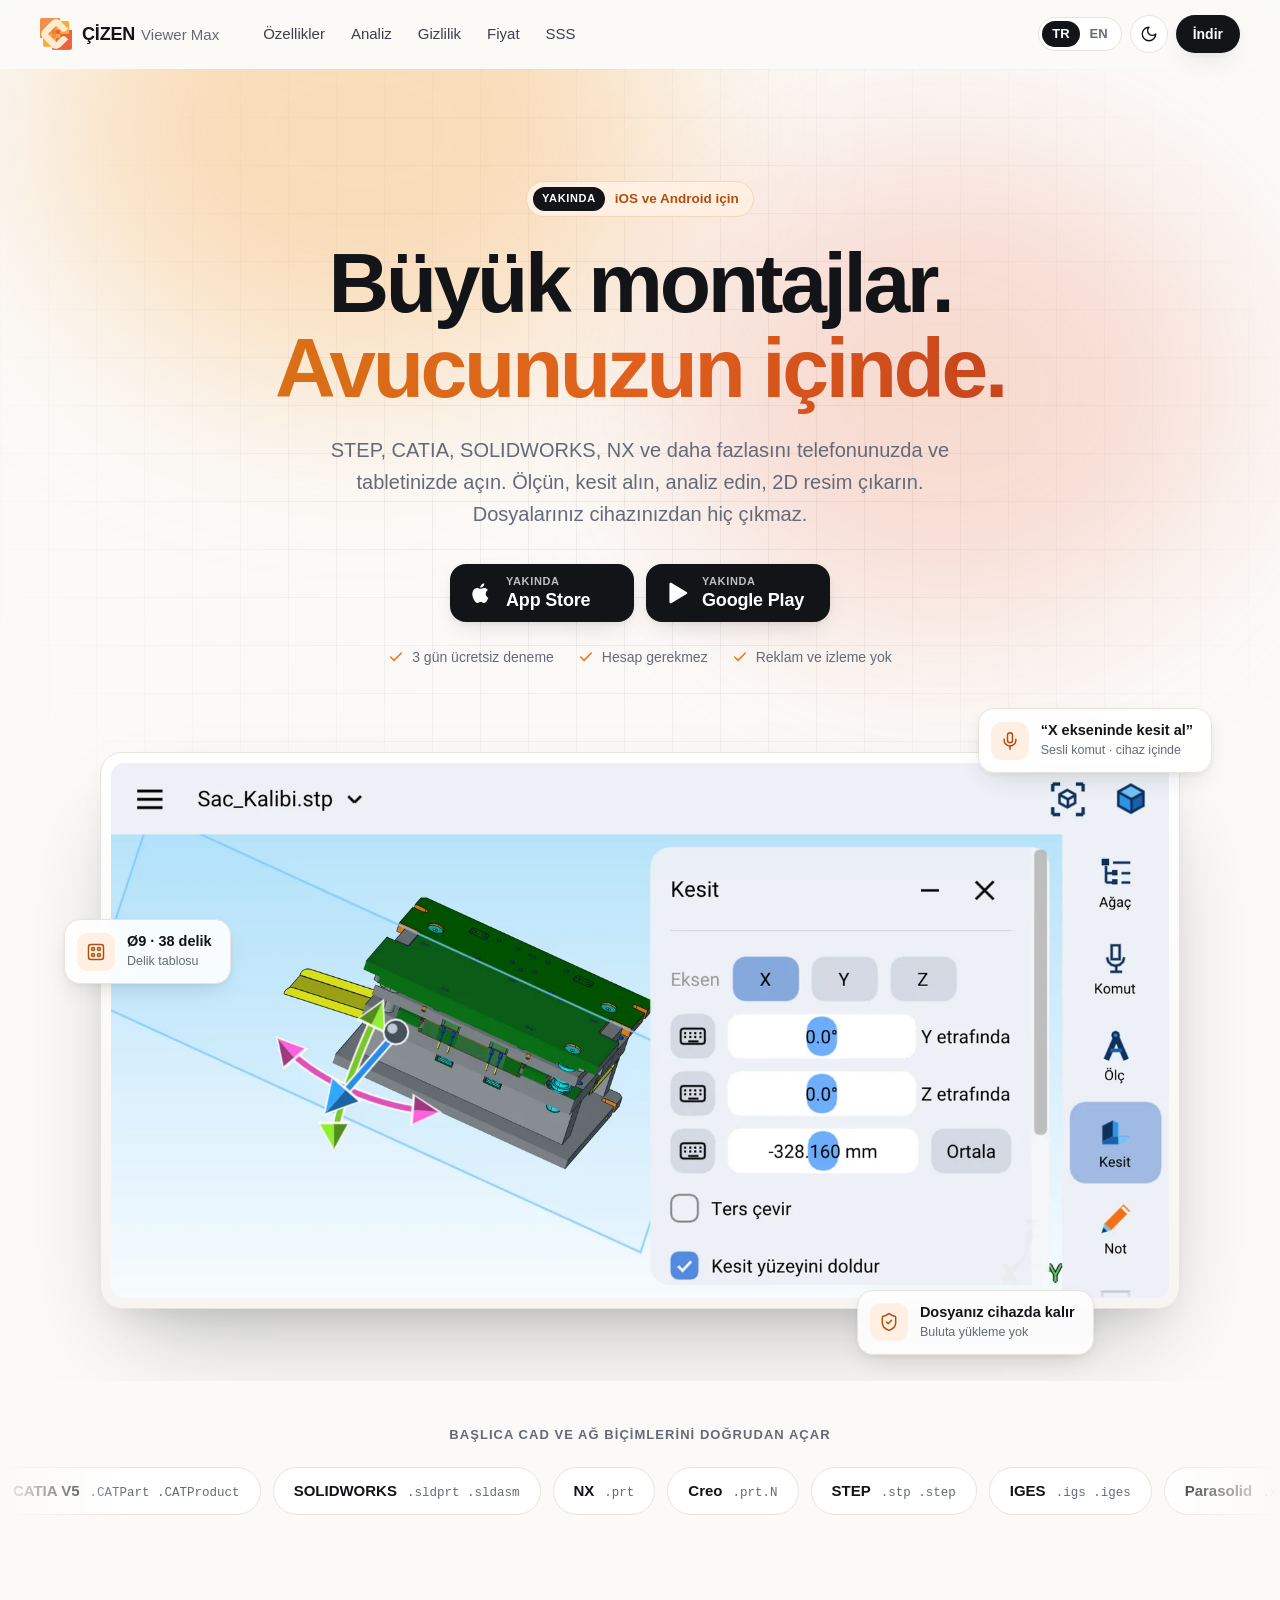
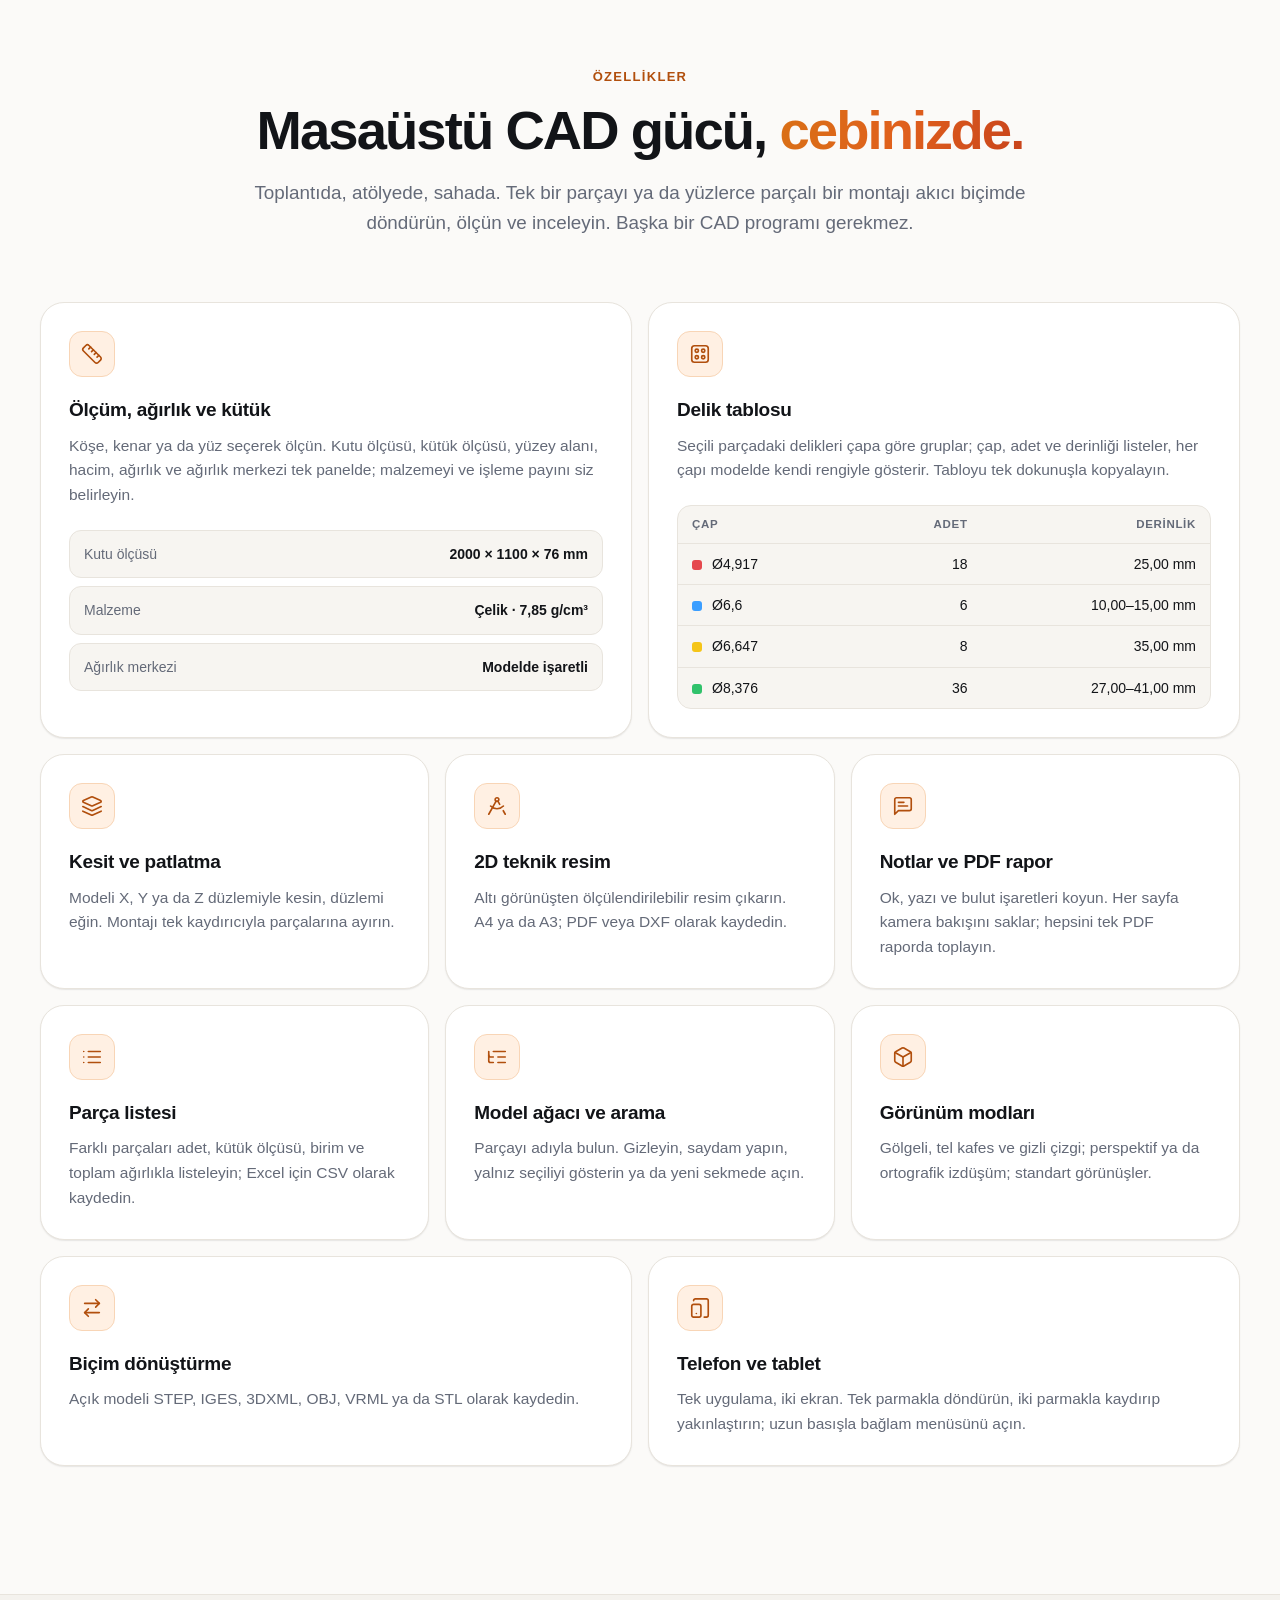
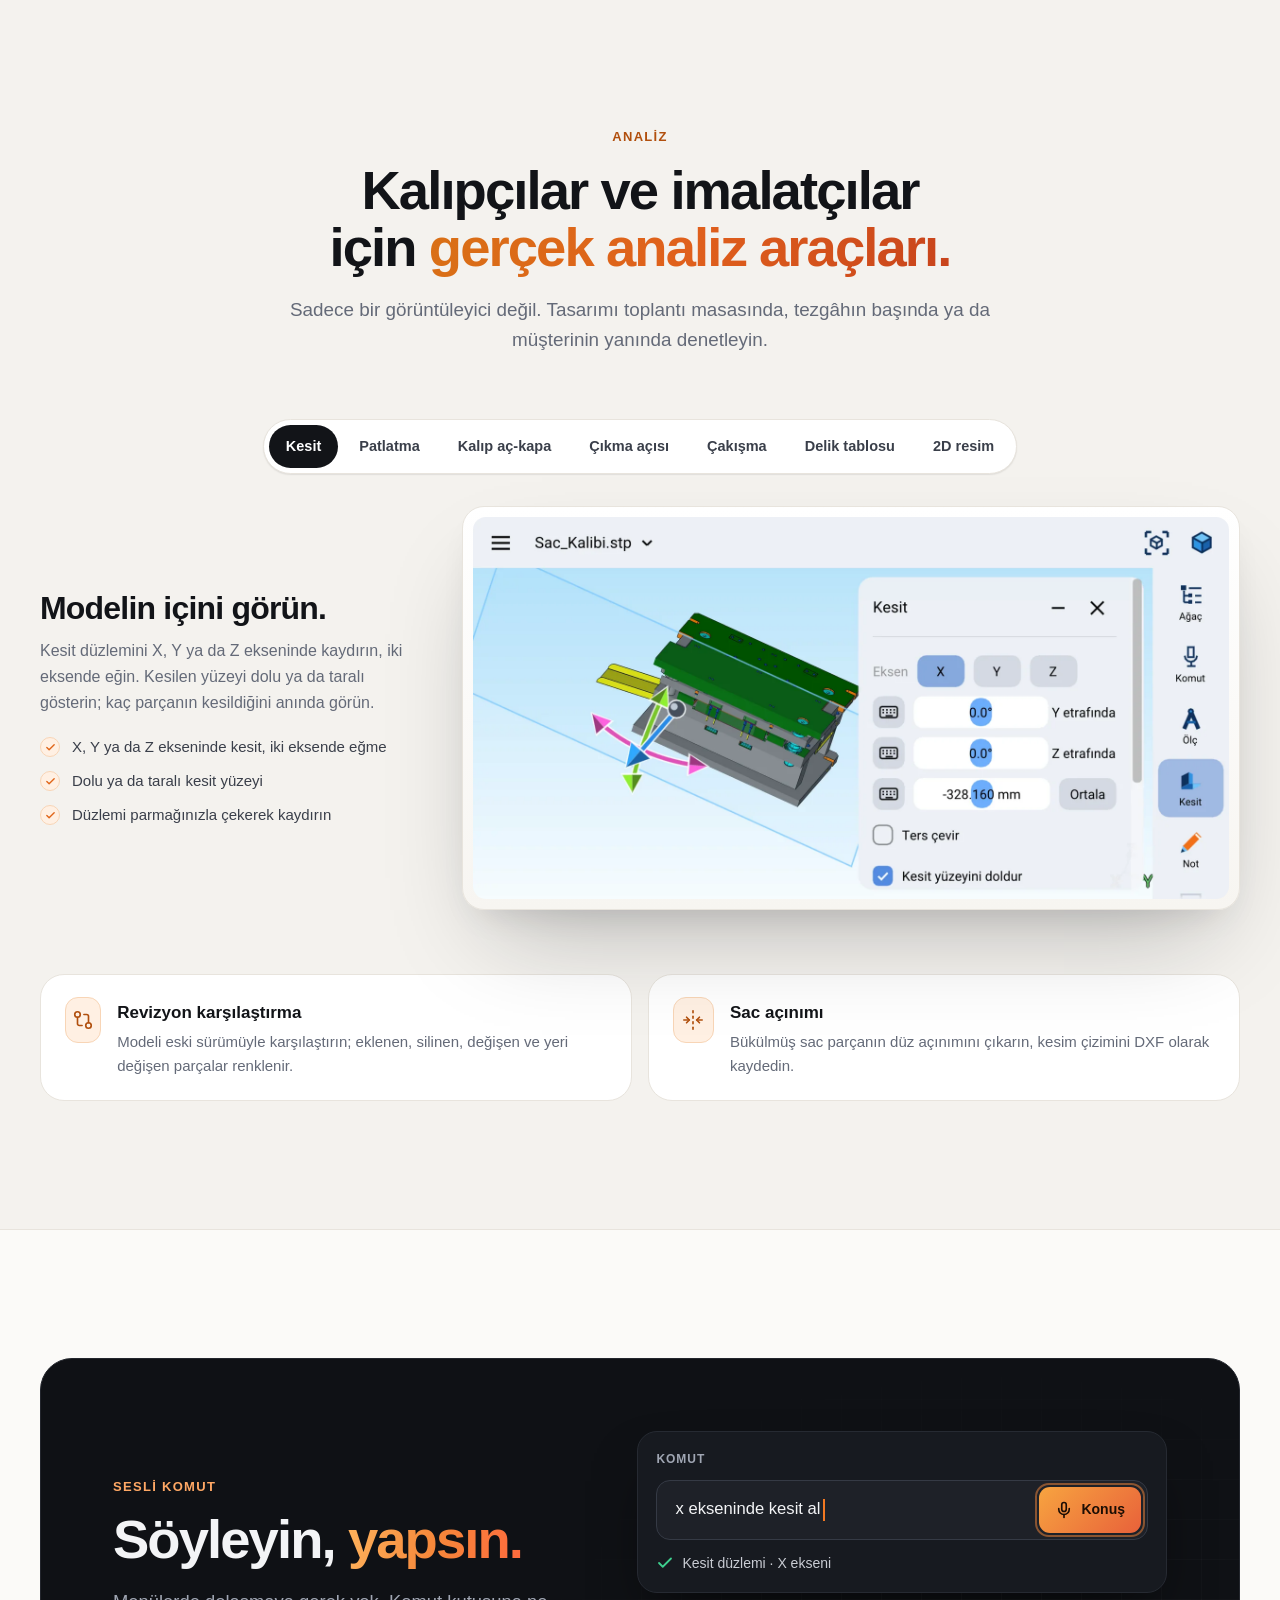
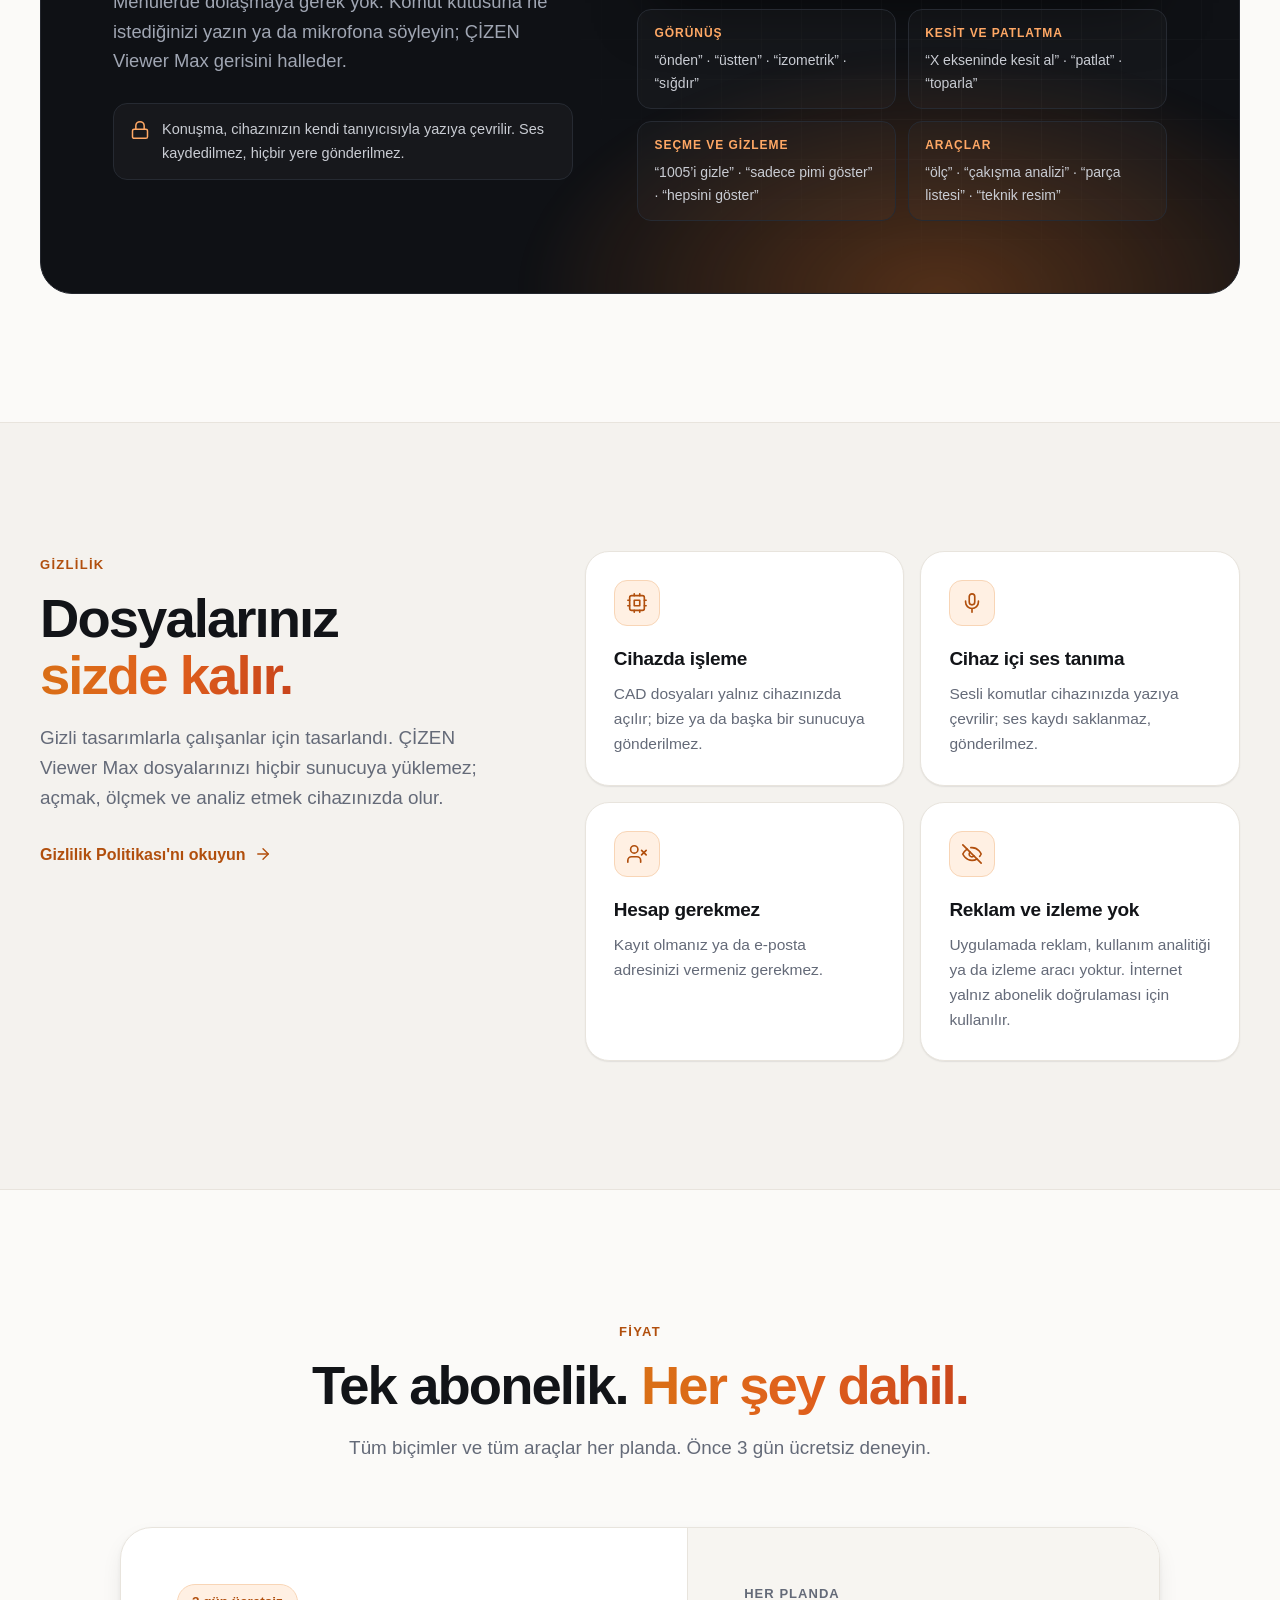
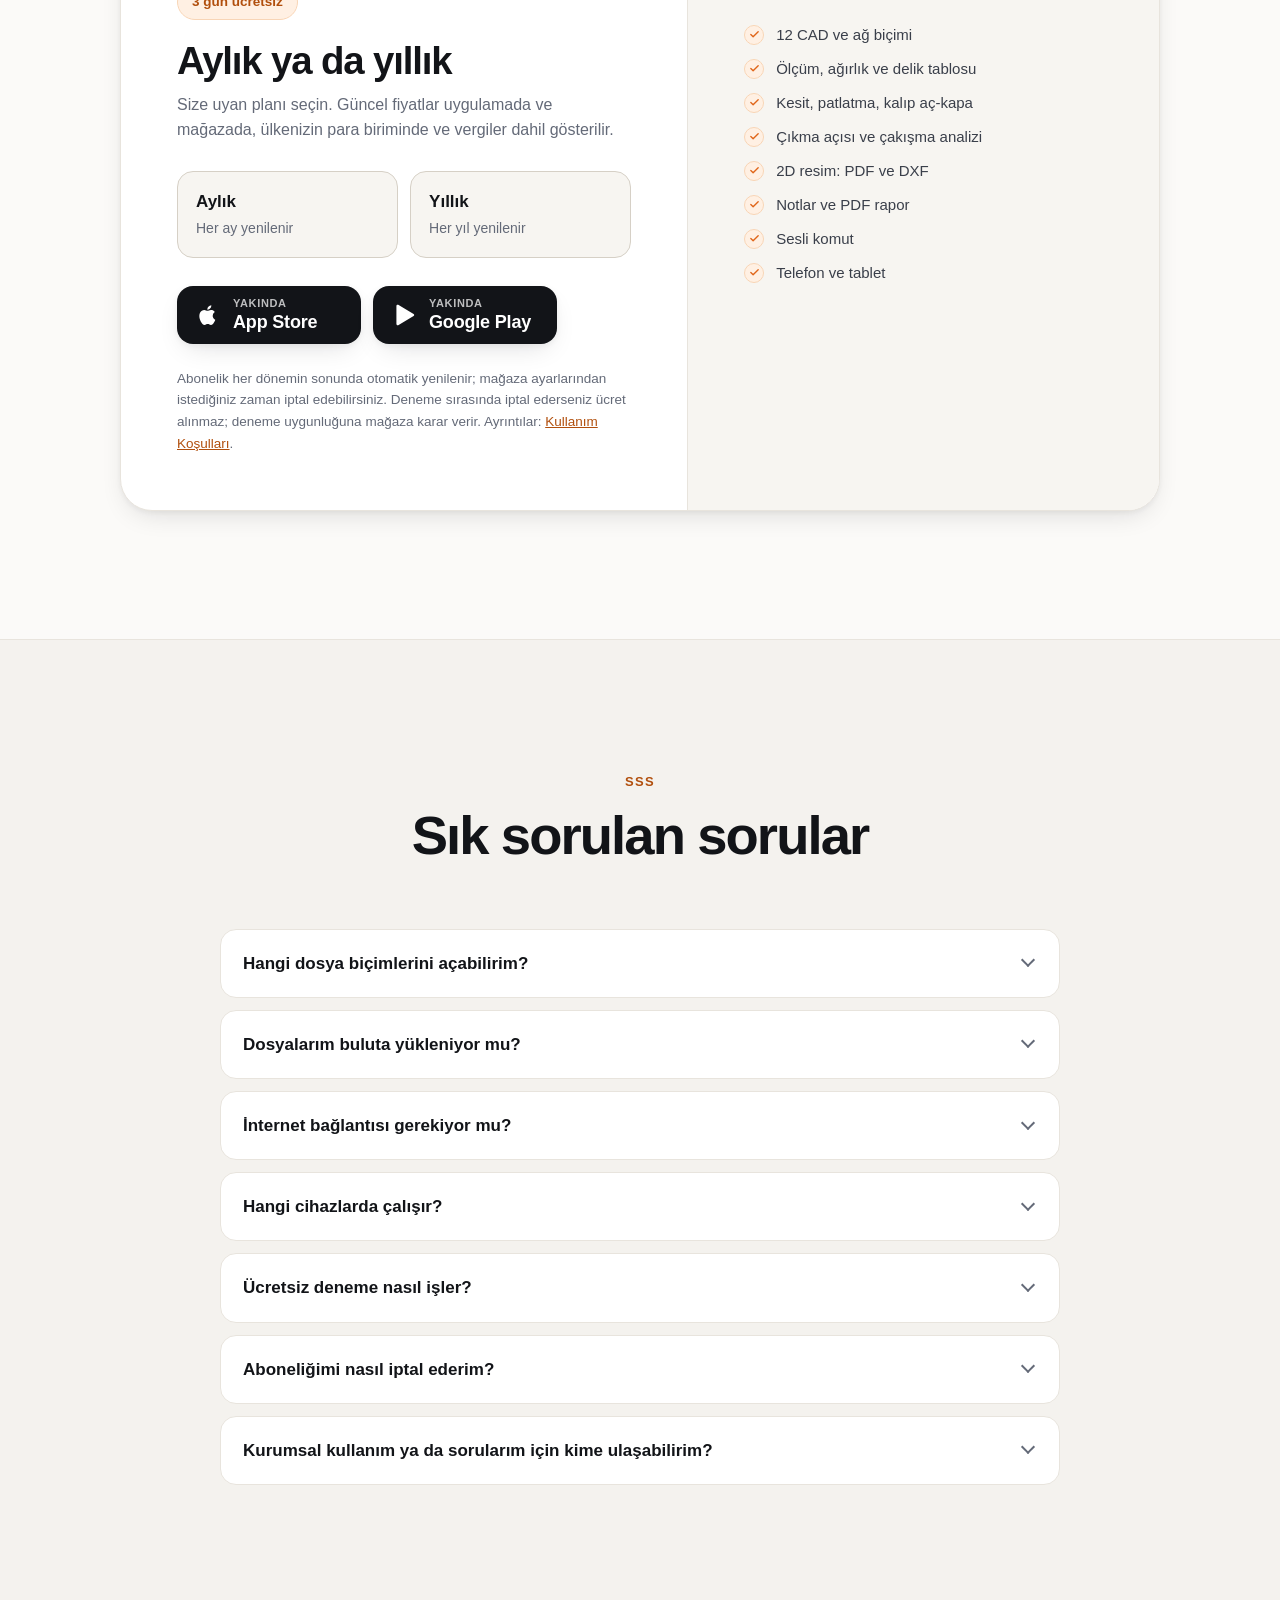
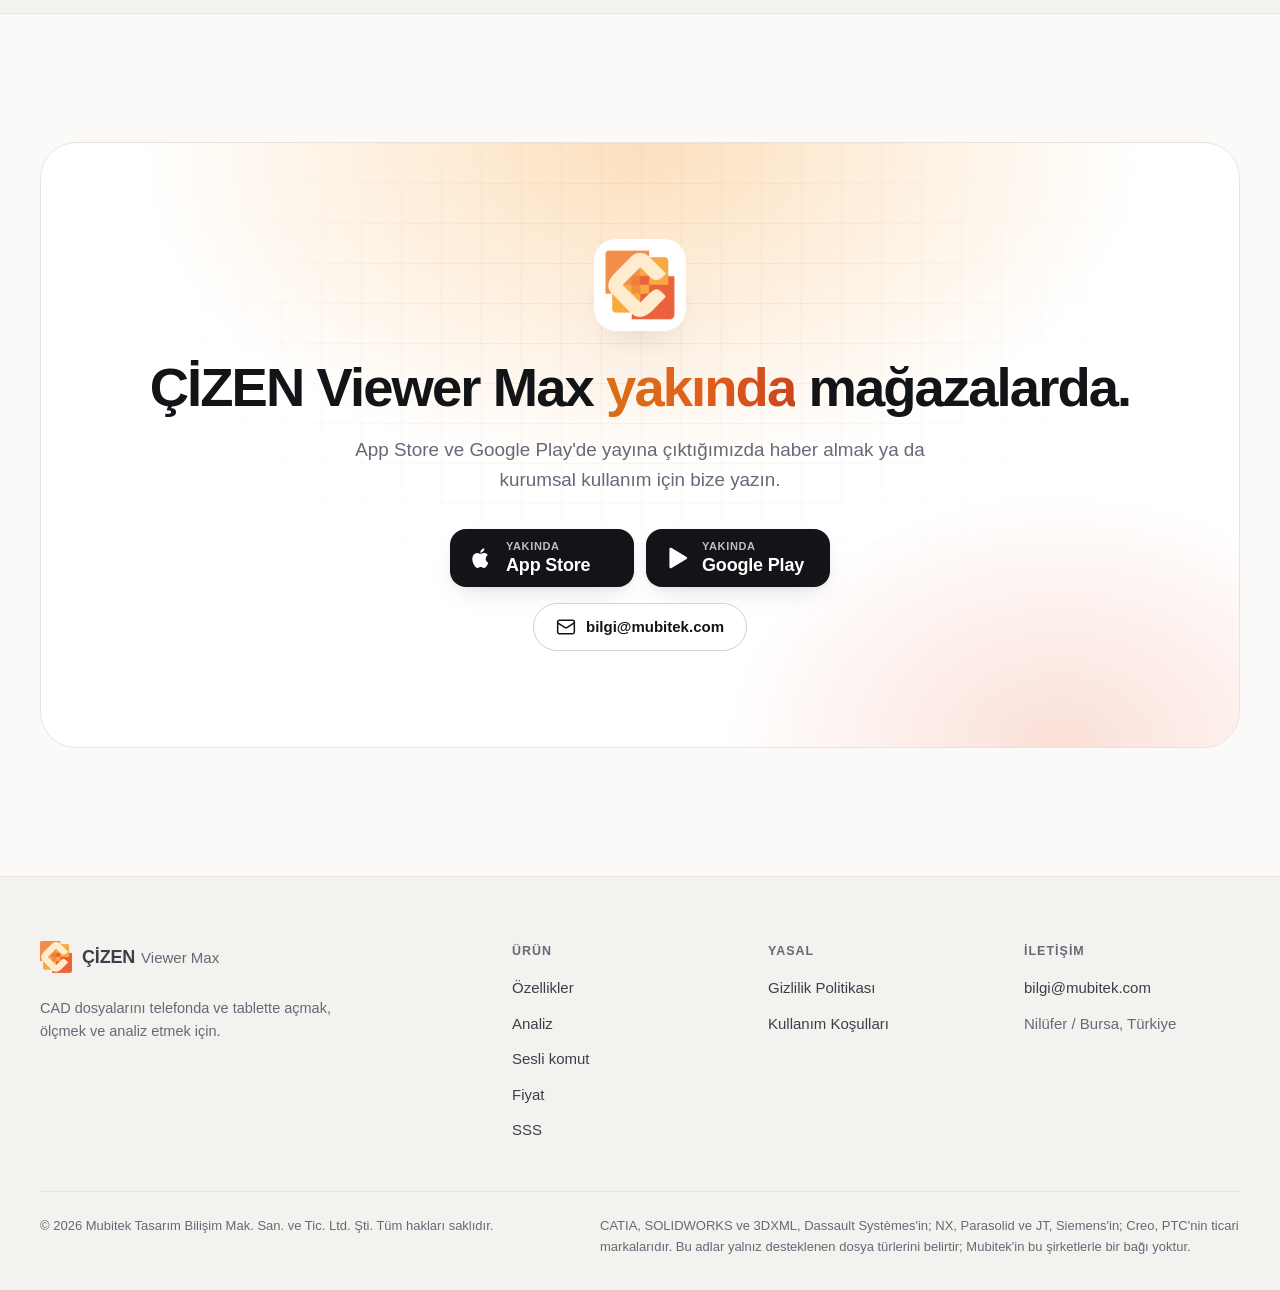
==== index.html @ 4d15fd70 "feat: publish the ÇİZEN Viewer Max website Add the Turkish and English marketing pages, privacy poli" ====
<!doctype html>
<html lang="tr">
<head>
<meta charset="utf-8">
<meta name="viewport" content="width=device-width, initial-scale=1, viewport-fit=cover">
<title>ÇİZEN Viewer Max · CAD dosyalarını telefonda ve tablette açın</title>
<meta name="description" content="STEP, CATIA, SOLIDWORKS, NX, Creo ve daha fazlasını iPhone, iPad ve Android&#x27;de açın. Ölçün, kesit alın, analiz edin, 2D resim çıkarın. Dosyalarınız cihazınızdan çıkmaz.">
<link rel="canonical" href="https://evoksoftwareorganization.github.io/cizenviewer-max-web/">
<link rel="alternate" hreflang="tr" href="https://evoksoftwareorganization.github.io/cizenviewer-max-web/">
<link rel="alternate" hreflang="en" href="https://evoksoftwareorganization.github.io/cizenviewer-max-web/en/">
<link rel="alternate" hreflang="x-default" href="https://evoksoftwareorganization.github.io/cizenviewer-max-web/">
<meta property="og:url" content="https://evoksoftwareorganization.github.io/cizenviewer-max-web/">
<meta name="theme-color" content="#fbfaf8" media="(prefers-color-scheme: light)">
<meta name="theme-color" content="#0a0b0e" media="(prefers-color-scheme: dark)">
<meta property="og:type" content="website">
<meta property="og:site_name" content="ÇİZEN Viewer Max">
<meta property="og:title" content="ÇİZEN Viewer Max · CAD dosyalarını telefonda ve tablette açın">
<meta property="og:description" content="STEP, CATIA, SOLIDWORKS, NX, Creo ve daha fazlasını iPhone, iPad ve Android&#x27;de açın. Ölçün, kesit alın, analiz edin, 2D resim çıkarın. Dosyalarınız cihazınızdan çıkmaz.">
<meta property="og:image" content="https://evoksoftwareorganization.github.io/cizenviewer-max-web/assets/img/og-image.jpg">
<meta property="og:image:width" content="1200">
<meta property="og:image:height" content="628">
<meta property="og:locale" content="tr_TR">
<meta name="twitter:card" content="summary_large_image">
<link rel="icon" type="image/png" sizes="32x32" href="assets/img/favicon-32.png">
<link rel="icon" type="image/png" sizes="64x64" href="assets/img/favicon-64.png">
<link rel="apple-touch-icon" href="assets/img/apple-touch-icon.png">
<link rel="stylesheet" href="assets/style.css?v=20261118-1">
<script>(function(){var d=document.documentElement,t;d.classList.add('js');try{t=localStorage.getItem('cizen-theme')}catch(e){}if(t!=='light'&&t!=='dark'){t=window.matchMedia&&matchMedia('(prefers-color-scheme: dark)').matches?'dark':'light'}d.setAttribute('data-theme',t)})();</script>
<script src="assets/site.js?v=20261118-1" defer></script>
<script type="application/ld+json">{"@context": "https://schema.org", "@type": "SoftwareApplication", "name": "ÇİZEN Viewer Max", "operatingSystem": "iOS, iPadOS, Android", "applicationCategory": "DesignApplication", "description": "STEP, CATIA, SOLIDWORKS, NX, Creo ve daha fazlasını iPhone, iPad ve Android'de açın. Ölçün, kesit alın, analiz edin, 2D resim çıkarın. Dosyalarınız cihazınızdan çıkmaz.", "inLanguage": "tr", "url": "https://evoksoftwareorganization.github.io/cizenviewer-max-web/", "image": "https://evoksoftwareorganization.github.io/cizenviewer-max-web/assets/img/og-image.jpg", "publisher": {"@type": "Organization", "name": "Mubitek Tasarım Bilişim Mak. San. ve Tic. Ltd. Şti.", "email": "bilgi@mubitek.com"}}</script>
</head>
<body>
<a class="skip" href="#main">İçeriğe geç</a>
<header class="nav" data-nav>
  <div class="container nav-inner">
    <a class="brand" href="./" aria-label="ÇİZEN Viewer Max – Ana sayfa">
      <img src="assets/img/mark.png" width="32" height="32" alt="">
      <span class="brand-name">ÇİZEN<span>Viewer Max</span></span>
    </a>
    <nav class="nav-links" id="nav-menu" aria-label="Ana menü">
        <a href="#ozellikler">Özellikler</a>
        <a href="#analiz">Analiz</a>
        <a href="#gizlilik">Gizlilik</a>
        <a href="#fiyat">Fiyat</a>
        <a href="#sss">SSS</a>
    </nav>
    <div class="nav-actions">
      <div class="lang" role="group" aria-label="Dil"><span aria-current="true">TR</span><a href="en/" hreflang="en" lang="en">EN</a></div>
      <button class="icon-btn theme-toggle" type="button" aria-label="Koyu tema" aria-pressed="false" data-theme-toggle><svg class="i i-moon" viewBox="0 0 24 24" aria-hidden="true"><path d="M12 3a6 6 0 0 0 9 9 9 9 0 1 1-9-9Z"/></svg><svg class="i i-sun" viewBox="0 0 24 24" aria-hidden="true"><circle cx="12" cy="12" r="4"/><path d="M12 2v2M12 20v2M4.93 4.93l1.41 1.41M17.66 17.66l1.41 1.41M2 12h2M20 12h2M6.34 17.66l-1.41 1.41M19.07 4.93l-1.41 1.41"/></svg></button>
      <a class="btn btn-sm btn-primary nav-cta" href="#indir">İndir</a>
      <button class="icon-btn menu-toggle" type="button" aria-label="Menü" aria-expanded="false" aria-controls="nav-menu" data-menu-toggle><svg class="i i-menu" viewBox="0 0 24 24" aria-hidden="true"><path d="M4 7h16M4 12h16M4 17h16"/></svg><svg class="i i-close" viewBox="0 0 24 24" aria-hidden="true"><path d="M18 6 6 18M6 6l12 12"/></svg></button>
    </div>
  </div>
</header>

<main id="main">
  <section class="hero">
    <div class="hero-bg" aria-hidden="true"><div class="grid-bg"></div><div class="glow g1"></div><div class="glow g2"></div></div>
    <div class="container">
      <div class="hero-copy">
        <span class="eyebrow"><b>Yakında</b>iOS ve Android için</span>
        <h1>Büyük montajlar.<br><span class="grad">Avucunuzun içinde.</span></h1>
        <p class="lead">STEP, CATIA, SOLIDWORKS, NX ve daha fazlasını telefonunuzda ve tabletinizde açın. Ölçün, kesit alın, analiz edin, 2D resim çıkarın. Dosyalarınız cihazınızdan hiç çıkmaz.</p>
        <div class="store-row">
          <a class="store" data-store="ios"><svg viewBox="0 0 24 24" aria-hidden="true"><path d="M16.37 12.62c-.02-2.3 1.88-3.4 1.96-3.46-1.07-1.56-2.73-1.78-3.32-1.8-1.41-.14-2.76.83-3.48.83-.72 0-1.82-.81-3-.79-1.54.02-2.96.9-3.76 2.28-1.6 2.78-.41 6.9 1.15 9.16.76 1.1 1.67 2.34 2.86 2.3 1.15-.05 1.58-.74 2.97-.74 1.38 0 1.77.74 2.98.72 1.23-.02 2.01-1.12 2.76-2.23.87-1.28 1.23-2.52 1.25-2.58-.03-.01-2.4-.92-2.42-3.66zM14.1 5.86c.63-.77 1.06-1.83.94-2.89-.91.04-2.01.61-2.66 1.37-.58.67-1.1 1.76-.96 2.8 1.01.08 2.05-.51 2.68-1.28z"/></svg><span class="store-text"><small><span class="s-soon">Yakında</span><span class="s-live">İndirin</span></small><strong>App Store</strong></span></a>
          <a class="store" data-store="android"><svg viewBox="0 0 24 24" aria-hidden="true"><path d="M5 3.6v16.8a1.1 1.1 0 0 0 1.66.95l14.2-8.4a1.1 1.1 0 0 0 0-1.9L6.66 2.65A1.1 1.1 0 0 0 5 3.6Z"/></svg><span class="store-text"><small><span class="s-soon">Yakında</span><span class="s-live">İndirin</span></small><strong>Google Play</strong></span></a>
        </div>
        <ul class="hero-points">
          <li><svg class="i" viewBox="0 0 24 24" aria-hidden="true"><path d="M20 6 9 17l-5-5"/></svg>3 gün ücretsiz deneme</li>
          <li><svg class="i" viewBox="0 0 24 24" aria-hidden="true"><path d="M20 6 9 17l-5-5"/></svg>Hesap gerekmez</li>
          <li><svg class="i" viewBox="0 0 24 24" aria-hidden="true"><path d="M20 6 9 17l-5-5"/></svg>Reklam ve izleme yok</li>
        </ul>
      </div>
      <div class="hero-visual">
        <figure class="shot-frame">
          <img class="shot-light" src="assets/img/screens/kesit.webp" srcset="assets/img/screens/kesit-960.webp 960w, assets/img/screens/kesit.webp 1600w" sizes="(max-width: 1100px) 100vw, 1080px" width="1600" height="808" alt="ÇİZEN Viewer Max&#x27;ta X ekseninde kesit alınmış bir kalıp montajı" fetchpriority="high">
          <img class="shot-dark" src="assets/img/screens/tema-koyu.webp" srcset="assets/img/screens/tema-koyu-960.webp 960w, assets/img/screens/tema-koyu.webp 1600w" sizes="(max-width: 1100px) 100vw, 1080px" width="1600" height="808" alt="ÇİZEN Viewer Max&#x27;ta koyu temada açılmış bir kalıp montajı" fetchpriority="high">
        </figure>
        <div class="float f1" aria-hidden="true"><span class="ic"><svg class="i" viewBox="0 0 24 24" aria-hidden="true"><rect x="3" y="3" width="18" height="18" rx="3"/><circle cx="8.5" cy="8.5" r="1.8"/><circle cx="15.5" cy="8.5" r="1.8"/><circle cx="8.5" cy="15.5" r="1.8"/><circle cx="15.5" cy="15.5" r="1.8"/></svg></span><span><strong>Ø9 · 38 delik</strong><small>Delik tablosu</small></span></div>
        <div class="float f2" aria-hidden="true"><span class="ic"><svg class="i" viewBox="0 0 24 24" aria-hidden="true"><rect x="9" y="2" width="6" height="12" rx="3"/><path d="M19 10v1a7 7 0 0 1-14 0v-1"/><path d="M12 18v4"/></svg></span><span><strong>“X ekseninde kesit al”</strong><small>Sesli komut · cihaz içinde</small></span></div>
        <div class="float f3" aria-hidden="true"><span class="ic"><svg class="i" viewBox="0 0 24 24" aria-hidden="true"><path d="M20 13c0 5-3.5 7.5-7.66 8.95a1 1 0 0 1-.67-.01C7.5 20.5 4 18 4 13V6a1 1 0 0 1 1-1c2 0 4.5-1.2 6.24-2.72a1.17 1.17 0 0 1 1.52 0C14.51 3.81 17 5 19 5a1 1 0 0 1 1 1z"/><path d="m9 12 2 2 4-4"/></svg></span><span><strong>Dosyanız cihazda kalır</strong><small>Buluta yükleme yok</small></span></div>
      </div>
    </div>
  </section>

  <section class="formats" aria-label="Başlıca CAD ve ağ biçimlerini doğrudan açar">
    <p class="formats-label">Başlıca CAD ve ağ biçimlerini doğrudan açar</p>
    <div class="marquee"><ul class="marquee-track"><li class="fmt"><b>CATIA V5</b><code>.CATPart .CATProduct</code></li><li class="fmt"><b>SOLIDWORKS</b><code>.sldprt .sldasm</code></li><li class="fmt"><b>NX</b><code>.prt</code></li><li class="fmt"><b>Creo</b><code>.prt.N</code></li><li class="fmt"><b>STEP</b><code>.stp .step</code></li><li class="fmt"><b>IGES</b><code>.igs .iges</code></li><li class="fmt"><b>Parasolid</b><code>.x_t</code></li><li class="fmt"><b>JT</b><code>.jt</code></li><li class="fmt"><b>3DXML</b><code>.3dxml</code></li><li class="fmt"><b>STL</b><code>.stl</code></li><li class="fmt"><b>OBJ</b><code>.obj</code></li><li class="fmt"><b>VRML</b><code>.wrl</code></li><li class="fmt" aria-hidden="true"><b>CATIA V5</b><code>.CATPart .CATProduct</code></li><li class="fmt" aria-hidden="true"><b>SOLIDWORKS</b><code>.sldprt .sldasm</code></li><li class="fmt" aria-hidden="true"><b>NX</b><code>.prt</code></li><li class="fmt" aria-hidden="true"><b>Creo</b><code>.prt.N</code></li><li class="fmt" aria-hidden="true"><b>STEP</b><code>.stp .step</code></li><li class="fmt" aria-hidden="true"><b>IGES</b><code>.igs .iges</code></li><li class="fmt" aria-hidden="true"><b>Parasolid</b><code>.x_t</code></li><li class="fmt" aria-hidden="true"><b>JT</b><code>.jt</code></li><li class="fmt" aria-hidden="true"><b>3DXML</b><code>.3dxml</code></li><li class="fmt" aria-hidden="true"><b>STL</b><code>.stl</code></li><li class="fmt" aria-hidden="true"><b>OBJ</b><code>.obj</code></li><li class="fmt" aria-hidden="true"><b>VRML</b><code>.wrl</code></li></ul></div>
  </section>

  <section class="section" id="ozellikler">
    <div class="container">
      <div class="section-head reveal">
        <span class="kicker">Özellikler</span>
        <h2>Masaüstü CAD gücü, <span class="grad">cebinizde.</span></h2>
        <p>Toplantıda, atölyede, sahada. Tek bir parçayı ya da yüzlerce parçalı bir montajı akıcı biçimde döndürün, ölçün ve inceleyin. Başka bir CAD programı gerekmez.</p>
      </div>
      <div class="bento">
        <article class="card span-3 span-wide reveal"><span class="ic-tile"><svg class="i" viewBox="0 0 24 24" aria-hidden="true"><path d="M21.3 15.3a2.4 2.4 0 0 1 0 3.4l-2.6 2.6a2.4 2.4 0 0 1-3.4 0L2.7 8.7a2.41 2.41 0 0 1 0-3.4l2.6-2.6a2.41 2.41 0 0 1 3.4 0Z"/><path d="m14.5 12.5 2-2"/><path d="m11.5 9.5 2-2"/><path d="m8.5 6.5 2-2"/><path d="m17.5 15.5 2-2"/></svg></span><h3>Ölçüm, ağırlık ve kütük</h3><p>Köşe, kenar ya da yüz seçerek ölçün. Kutu ölçüsü, kütük ölçüsü, yüzey alanı, hacim, ağırlık ve ağırlık merkezi tek panelde; malzemeyi ve işleme payını siz belirleyin.</p><div class="readout" aria-hidden="true"><div><span>Kutu ölçüsü</span><b>2000 × 1100 × 76 mm</b></div><div><span>Malzeme</span><b>Çelik · 7,85 g/cm³</b></div><div><span>Ağırlık merkezi</span><b>Modelde işaretli</b></div></div></article>
        <article class="card span-3 span-wide reveal" style="--d:80ms"><span class="ic-tile"><svg class="i" viewBox="0 0 24 24" aria-hidden="true"><rect x="3" y="3" width="18" height="18" rx="3"/><circle cx="8.5" cy="8.5" r="1.8"/><circle cx="15.5" cy="8.5" r="1.8"/><circle cx="8.5" cy="15.5" r="1.8"/><circle cx="15.5" cy="15.5" r="1.8"/></svg></span><h3>Delik tablosu</h3><p>Seçili parçadaki delikleri çapa göre gruplar; çap, adet ve derinliği listeler, her çapı modelde kendi rengiyle gösterir. Tabloyu tek dokunuşla kopyalayın.</p><div class="mini" aria-hidden="true"><div class="mini-row"><span>Çap</span><span>Adet</span><span>Derinlik</span></div><div class="mini-row"><span><i class="sw" style="background:#e5484d"></i>Ø4,917</span><span>18</span><span>25,00 mm</span></div><div class="mini-row"><span><i class="sw" style="background:#3b9eff"></i>Ø6,6</span><span>6</span><span>10,00–15,00 mm</span></div><div class="mini-row"><span><i class="sw" style="background:#f5c518"></i>Ø6,647</span><span>8</span><span>35,00 mm</span></div><div class="mini-row"><span><i class="sw" style="background:#30c26b"></i>Ø8,376</span><span>36</span><span>27,00–41,00 mm</span></div></div></article>
        <article class="card span-2 reveal" style="--d:0ms"><span class="ic-tile"><svg class="i" viewBox="0 0 24 24" aria-hidden="true"><path d="m12.83 2.18a2 2 0 0 0-1.66 0L2.6 6.08a1 1 0 0 0 0 1.83l8.58 3.91a2 2 0 0 0 1.66 0l8.58-3.9a1 1 0 0 0 0-1.83Z"/><path d="m22 17.65-9.17 4.16a2 2 0 0 1-1.66 0L2 17.65"/><path d="m22 12.65-9.17 4.16a2 2 0 0 1-1.66 0L2 12.65"/></svg></span><h3>Kesit ve patlatma</h3><p>Modeli X, Y ya da Z düzlemiyle kesin, düzlemi eğin. Montajı tek kaydırıcıyla parçalarına ayırın.</p></article>
        <article class="card span-2 reveal" style="--d:70ms"><span class="ic-tile"><svg class="i" viewBox="0 0 24 24" aria-hidden="true"><circle cx="12" cy="5" r="2"/><path d="m3 21 8.02-14.26"/><path d="m12.99 6.74 1.93 3.44"/><path d="M19 12c-3.87 4-10.13 4-14 0"/><path d="m21 21-2.16-3.84"/></svg></span><h3>2D teknik resim</h3><p>Altı görünüşten ölçülendirilebilir resim çıkarın. A4 ya da A3; PDF veya DXF olarak kaydedin.</p></article>
        <article class="card span-2 span-wide reveal" style="--d:140ms"><span class="ic-tile"><svg class="i" viewBox="0 0 24 24" aria-hidden="true"><path d="M21 15a2 2 0 0 1-2 2H7l-4 4V5a2 2 0 0 1 2-2h14a2 2 0 0 1 2 2z"/><path d="M13 8H7"/><path d="M17 12H7"/></svg></span><h3>Notlar ve PDF rapor</h3><p>Ok, yazı ve bulut işaretleri koyun. Her sayfa kamera bakışını saklar; hepsini tek PDF raporda toplayın.</p></article>
        <article class="card span-2 reveal" style="--d:0ms"><span class="ic-tile"><svg class="i" viewBox="0 0 24 24" aria-hidden="true"><path d="M8 6h13"/><path d="M8 12h13"/><path d="M8 18h13"/><path d="M3 6h.01"/><path d="M3 12h.01"/><path d="M3 18h.01"/></svg></span><h3>Parça listesi</h3><p>Farklı parçaları adet, kütük ölçüsü, birim ve toplam ağırlıkla listeleyin; Excel için CSV olarak kaydedin.</p></article>
        <article class="card span-2 reveal" style="--d:70ms"><span class="ic-tile"><svg class="i" viewBox="0 0 24 24" aria-hidden="true"><path d="M21 12h-8"/><path d="M21 6H8"/><path d="M21 18h-8"/><path d="M3 6v4c0 1.1.9 2 2 2h3"/><path d="M3 10v6c0 1.1.9 2 2 2h3"/></svg></span><h3>Model ağacı ve arama</h3><p>Parçayı adıyla bulun. Gizleyin, saydam yapın, yalnız seçiliyi gösterin ya da yeni sekmede açın.</p></article>
        <article class="card span-2 span-wide reveal" style="--d:140ms"><span class="ic-tile"><svg class="i" viewBox="0 0 24 24" aria-hidden="true"><path d="M21 8a2 2 0 0 0-1-1.73l-7-4a2 2 0 0 0-2 0l-7 4A2 2 0 0 0 3 8v8a2 2 0 0 0 1 1.73l7 4a2 2 0 0 0 2 0l7-4A2 2 0 0 0 21 16Z"/><path d="m3.3 7 8.7 5 8.7-5"/><path d="M12 22V12"/></svg></span><h3>Görünüm modları</h3><p>Gölgeli, tel kafes ve gizli çizgi; perspektif ya da ortografik izdüşüm; standart görünüşler.</p></article>
        <article class="card span-3 reveal" style="--d:0ms"><span class="ic-tile"><svg class="i" viewBox="0 0 24 24" aria-hidden="true"><path d="m16 3 4 4-4 4"/><path d="M20 7H4"/><path d="m8 21-4-4 4-4"/><path d="M4 17h16"/></svg></span><h3>Biçim dönüştürme</h3><p>Açık modeli STEP, IGES, 3DXML, OBJ, VRML ya da STL olarak kaydedin.</p></article>
        <article class="card span-3 reveal" style="--d:70ms"><span class="ic-tile"><svg class="i" viewBox="0 0 24 24" aria-hidden="true"><rect width="10" height="14" x="3" y="8" rx="2"/><path d="M5 4a2 2 0 0 1 2-2h12a2 2 0 0 1 2 2v16a2 2 0 0 1-2 2h-2.4"/><path d="M8 18h.01"/></svg></span><h3>Telefon ve tablet</h3><p>Tek uygulama, iki ekran. Tek parmakla döndürün, iki parmakla kaydırıp yakınlaştırın; uzun basışla bağlam menüsünü açın.</p></article>
      </div>
    </div>
  </section>

  <section class="section section-alt" id="analiz">
    <div class="container">
      <div class="section-head reveal">
        <span class="kicker">Analiz</span>
        <h2>Kalıpçılar ve imalatçılar için <span class="grad">gerçek analiz araçları.</span></h2>
        <p>Sadece bir görüntüleyici değil. Tasarımı toplantı masasında, tezgâhın başında ya da müşterinin yanında denetleyin.</p>
      </div>
      <div class="showcase reveal" data-tabs>
        <div class="tablist" role="tablist" aria-label="Analiz araçları">
          <button type="button" role="tab" id="tab-kesit" aria-controls="panel-kesit" aria-selected="true">Kesit</button>
          <button type="button" role="tab" id="tab-patlat" aria-controls="panel-patlat" aria-selected="false" tabindex="-1">Patlatma</button>
          <button type="button" role="tab" id="tab-kalip-ac-kapa" aria-controls="panel-kalip-ac-kapa" aria-selected="false" tabindex="-1">Kalıp aç-kapa</button>
          <button type="button" role="tab" id="tab-cikma-acisi" aria-controls="panel-cikma-acisi" aria-selected="false" tabindex="-1">Çıkma açısı</button>
          <button type="button" role="tab" id="tab-cakisma" aria-controls="panel-cakisma" aria-selected="false" tabindex="-1">Çakışma</button>
          <button type="button" role="tab" id="tab-delikler" aria-controls="panel-delikler" aria-selected="false" tabindex="-1">Delik tablosu</button>
          <button type="button" role="tab" id="tab-resim-2d" aria-controls="panel-resim-2d" aria-selected="false" tabindex="-1">2D resim</button>
        </div>
        <div class="tabpanel" role="tabpanel" id="panel-kesit" aria-labelledby="tab-kesit" tabindex="0">
          <div class="tp-copy"><h3>Modelin içini görün.</h3><p>Kesit düzlemini X, Y ya da Z ekseninde kaydırın, iki eksende eğin. Kesilen yüzeyi dolu ya da taralı gösterin; kaç parçanın kesildiğini anında görün.</p><ul class="checks"><li>X, Y ya da Z ekseninde kesit, iki eksende eğme</li><li>Dolu ya da taralı kesit yüzeyi</li><li>Düzlemi parmağınızla çekerek kaydırın</li></ul></div>
          <figure class="shot-frame"><img src="assets/img/screens/kesit.webp" srcset="assets/img/screens/kesit-960.webp 960w, assets/img/screens/kesit.webp 1600w" sizes="(max-width: 1100px) 100vw, 1080px" width="1600" height="808" alt="X ekseninde kesilmiş kalıp montajı ve kesit paneli" loading="lazy" decoding="async"></figure>
        </div>
        <div class="tabpanel" role="tabpanel" id="panel-patlat" aria-labelledby="tab-patlat" tabindex="0">
          <div class="tp-copy"><h3>Montajı parçalarına ayırın.</h3><p>Tek kaydırıcıyla montajı merkezden dışa doğru açın. Patlatılmış görünümde parçaları seçin, inceleyin, ekran görüntüsü alın.</p><ul class="checks"><li>Açılma oranını kaydırıcıyla ayarlayın</li><li>Patlatılmış görünümde parça seçin</li><li>Sıfırla ile parçaları yerine koyun</li></ul></div>
          <figure class="shot-frame"><img src="assets/img/screens/patlat.webp" srcset="assets/img/screens/patlat-960.webp 960w, assets/img/screens/patlat.webp 1600w" sizes="(max-width: 1100px) 100vw, 1080px" width="1600" height="808" alt="Patlatılmış kalıp montajı" loading="lazy" decoding="async"></figure>
        </div>
        <div class="tabpanel" role="tabpanel" id="panel-kalip-ac-kapa" aria-labelledby="tab-kalip-ac-kapa" tabindex="0">
          <div class="tp-copy"><h3>Kalıbın hareketini canlandırın.</h3><p>Hareket edecek parçaları gruplayın, her gruba yön ve strok verin. Oynat ile kalıbı kapalı konumdan açın ve geri kapatın.</p><ul class="checks"><li>Birden çok hareketli grup</li><li>Her grup için yön ve strok</li><li>Birlikte ya da sırayla hareket</li></ul></div>
          <figure class="shot-frame"><img src="assets/img/screens/kalip-ac-kapa.webp" srcset="assets/img/screens/kalip-ac-kapa-960.webp 960w, assets/img/screens/kalip-ac-kapa.webp 1600w" sizes="(max-width: 1100px) 100vw, 1080px" width="1600" height="808" alt="Kalıp aç-kapa ile yukarı çekilmiş üst kalıp grubu" loading="lazy" decoding="async"></figure>
        </div>
        <div class="tabpanel" role="tabpanel" id="panel-cikma-acisi" aria-labelledby="tab-cikma-acisi" tabindex="0">
          <div class="tp-copy"><h3>Parça kalıptan çıkar mı?</h3><p>Çekme yönünü ve en küçük açıyı seçin. Yeşil yeterli, mavi ters yönde yeterli, kırmızı yetersiz ya da dik duvar demektir.</p><ul class="checks"><li>X, Y ya da Z çekme yönü</li><li>En küçük açıyı siz belirleyin</li><li>Renklerle anlaşılır sonuç</li></ul></div>
          <figure class="shot-frame"><img src="assets/img/screens/cikma-acisi.webp" srcset="assets/img/screens/cikma-acisi-960.webp 960w, assets/img/screens/cikma-acisi.webp 1600w" sizes="(max-width: 1100px) 100vw, 1080px" width="1600" height="808" alt="Z yönünde çıkma açısı analizi" loading="lazy" decoding="async"></figure>
        </div>
        <div class="tabpanel" role="tabpanel" id="panel-cakisma" aria-labelledby="tab-cakisma" tabindex="0">
          <div class="tp-copy"><h3>Parçalar birbirine giriyor mu?</h3><p>Görünür parçaları ayarlanabilir toleransla denetleyin. Çakışan parça çiftleri derinlikleriyle listelenir, çakışan bölgeler modelde kırmızıyla çizilir.</p><ul class="checks"><li>Ayarlanabilir tolerans (varsayılan 0,05 mm)</li><li>Büyük montajlarda arka planda çalışır</li><li>Satıra dokununca iki parça seçilir</li></ul></div>
          <figure class="shot-frame"><img src="assets/img/screens/cakisma.webp" srcset="assets/img/screens/cakisma-960.webp 960w, assets/img/screens/cakisma.webp 1600w" sizes="(max-width: 1100px) 100vw, 1080px" width="1600" height="808" alt="Çakışma analizi sonuç listesi" loading="lazy" decoding="async"></figure>
        </div>
        <div class="tabpanel" role="tabpanel" id="panel-delikler" aria-labelledby="tab-delikler" tabindex="0">
          <div class="tp-copy"><h3>Delikleri sayın ve gruplayın.</h3><p>Seçili parçadaki delikler çapa göre gruplanır: çap, adet ve derinlik. Her çap modelde kendi rengiyle görünür.</p><ul class="checks"><li>Çapa göre gruplama</li><li>Adet ve derinlik</li><li>Tabloyu panoya kopyalama</li></ul></div>
          <figure class="shot-frame"><img src="assets/img/screens/delikler.webp" srcset="assets/img/screens/delikler-960.webp 960w, assets/img/screens/delikler.webp 1600w" sizes="(max-width: 1100px) 100vw, 1080px" width="1600" height="808" alt="Üst plakanın delik tablosu" loading="lazy" decoding="async"></figure>
        </div>
        <div class="tabpanel" role="tabpanel" id="panel-resim-2d" aria-labelledby="tab-resim-2d" tabindex="0">
          <div class="tp-copy"><h3>Modelden teknik resme.</h3><p>Ön, arka, sol, sağ, üst ya da alt görünüşten resim çıkarın; mesafe, yatay, dikey ve çap ölçüsü ekleyin.</p><ul class="checks"><li>Altı standart görünüş</li><li>Mesafe, yatay, dikey ve çap ölçüsü</li><li>A4 ya da A3 · PDF ve DXF</li></ul></div>
          <figure class="shot-frame"><img src="assets/img/screens/resim-2d.webp" srcset="assets/img/screens/resim-2d-960.webp 960w, assets/img/screens/resim-2d.webp 1600w" sizes="(max-width: 1100px) 100vw, 1080px" width="1600" height="808" alt="A4 kâğıtta dört görünüşlü 2D resim ve 2D resim paneli" loading="lazy" decoding="async"></figure>
        </div>
      </div>
      <div class="extras">
        <div class="extra reveal"><span class="ic-tile"><svg class="i" viewBox="0 0 24 24" aria-hidden="true"><circle cx="18" cy="18" r="3"/><circle cx="6" cy="6" r="3"/><path d="M13 6h3a2 2 0 0 1 2 2v7"/><path d="M11 18H8a2 2 0 0 1-2-2V9"/></svg></span><div><h3>Revizyon karşılaştırma</h3><p>Modeli eski sürümüyle karşılaştırın; eklenen, silinen, değişen ve yeri değişen parçalar renklenir.</p></div></div>
        <div class="extra reveal"><span class="ic-tile"><svg class="i" viewBox="0 0 24 24" aria-hidden="true"><path d="M2 12h6"/><path d="M22 12h-6"/><path d="M12 2v2"/><path d="M12 8v2"/><path d="M12 14v2"/><path d="M12 20v2"/><path d="m19 9-3 3 3 3"/><path d="m5 15 3-3-3-3"/></svg></span><div><h3>Sac açınımı</h3><p>Bükülmüş sac parçanın düz açınımını çıkarın, kesim çizimini DXF olarak kaydedin.</p></div></div>
      </div>
    </div>
  </section>

  <section class="section" id="sesli-komut">
    <div class="container">
      <div class="voice reveal">
        <div class="voice-copy">
          <span class="kicker">Sesli komut</span>
          <h2>Söyleyin, <span class="grad">yapsın.</span></h2>
          <p>Menülerde dolaşmaya gerek yok. Komut kutusuna ne istediğinizi yazın ya da mikrofona söyleyin; ÇİZEN Viewer Max gerisini halleder.</p>
          <p class="note"><svg class="i" viewBox="0 0 24 24" aria-hidden="true"><rect x="3" y="11" width="18" height="11" rx="2"/><path d="M7 11V7a5 5 0 0 1 10 0v4"/></svg><span>Konuşma, cihazınızın kendi tanıyıcısıyla yazıya çevrilir. Ses kaydedilmez, hiçbir yere gönderilmez.</span></p>
        </div>
        <div class="voice-demo">
          <div class="cmd" aria-hidden="true">
            <div class="cmd-label">Komut</div>
            <div class="cmd-input"><span class="cmd-text" data-typer="[[&quot;x ekseninde kesit al&quot;, &quot;Kesit düzlemi · X ekseni&quot;], [&quot;1005’i saydam yap&quot;, &quot;Saydam · 1005&quot;], [&quot;delikleri göster&quot;, &quot;Delik tablosu açıldı&quot;], [&quot;önden bak&quot;, &quot;Görünüş · Ön&quot;], [&quot;kalıbı aç&quot;, &quot;Kalıp aç-kapa&quot;], [&quot;pimi yeni sekmede aç&quot;, &quot;Yeni sekme · pim&quot;]]">x ekseninde kesit al</span><span class="caret"></span><span class="cmd-mic"><svg class="i" viewBox="0 0 24 24" aria-hidden="true"><rect x="9" y="2" width="6" height="12" rx="3"/><path d="M19 10v1a7 7 0 0 1-14 0v-1"/><path d="M12 18v4"/></svg><span>Konuş</span></span></div>
            <div class="cmd-result is-on" data-typer-result><svg class="i" viewBox="0 0 24 24" aria-hidden="true"><path d="M20 6 9 17l-5-5"/></svg><span>Kesit düzlemi · X ekseni</span></div>
          </div>
          <div class="phrase-groups">
            <div><h3>Görünüş</h3><p>“önden” · “üstten” · “izometrik” · “sığdır”</p></div>
            <div><h3>Kesit ve patlatma</h3><p>“X ekseninde kesit al” · “patlat” · “toparla”</p></div>
            <div><h3>Seçme ve gizleme</h3><p>“1005’i gizle” · “sadece pimi göster” · “hepsini göster”</p></div>
            <div><h3>Araçlar</h3><p>“ölç” · “çakışma analizi” · “parça listesi” · “teknik resim”</p></div>
          </div>
        </div>
      </div>
    </div>
  </section>

  <section class="section section-alt" id="gizlilik">
    <div class="container split">
      <div class="section-head reveal">
        <span class="kicker">Gizlilik</span>
        <h2>Dosyalarınız <span class="grad">sizde kalır.</span></h2>
        <p>Gizli tasarımlarla çalışanlar için tasarlandı. ÇİZEN Viewer Max dosyalarınızı hiçbir sunucuya yüklemez; açmak, ölçmek ve analiz etmek cihazınızda olur.</p>
        <a class="text-link" href="gizlilik/">Gizlilik Politikası'nı okuyun<svg class="i" viewBox="0 0 24 24" aria-hidden="true"><path d="M5 12h14"/><path d="m12 5 7 7-7 7"/></svg></a>
      </div>
      <div class="feature-grid">
          <article class="card reveal" style="--d:0ms"><span class="ic-tile"><svg class="i" viewBox="0 0 24 24" aria-hidden="true"><rect x="4" y="4" width="16" height="16" rx="2"/><rect x="9" y="9" width="6" height="6"/><path d="M15 2v2M15 20v2M2 15h2M2 9h2M20 15h2M20 9h2M9 2v2M9 20v2"/></svg></span><h3>Cihazda işleme</h3><p>CAD dosyaları yalnız cihazınızda açılır; bize ya da başka bir sunucuya gönderilmez.</p></article>
          <article class="card reveal" style="--d:80ms"><span class="ic-tile"><svg class="i" viewBox="0 0 24 24" aria-hidden="true"><rect x="9" y="2" width="6" height="12" rx="3"/><path d="M19 10v1a7 7 0 0 1-14 0v-1"/><path d="M12 18v4"/></svg></span><h3>Cihaz içi ses tanıma</h3><p>Sesli komutlar cihazınızda yazıya çevrilir; ses kaydı saklanmaz, gönderilmez.</p></article>
          <article class="card reveal" style="--d:0ms"><span class="ic-tile"><svg class="i" viewBox="0 0 24 24" aria-hidden="true"><path d="M16 21v-2a4 4 0 0 0-4-4H6a4 4 0 0 0-4 4v2"/><circle cx="9" cy="7" r="4"/><path d="m17 8 5 5"/><path d="m22 8-5 5"/></svg></span><h3>Hesap gerekmez</h3><p>Kayıt olmanız ya da e-posta adresinizi vermeniz gerekmez.</p></article>
          <article class="card reveal" style="--d:80ms"><span class="ic-tile"><svg class="i" viewBox="0 0 24 24" aria-hidden="true"><path d="M10.73 5.08A10.43 10.43 0 0 1 12 5c7 0 10 7 10 7a13.16 13.16 0 0 1-1.67 2.68"/><path d="M6.61 6.61A13.53 13.53 0 0 0 2 12s3 7 10 7a9.74 9.74 0 0 0 5.39-1.61"/><path d="M14.12 14.12a3 3 0 1 1-4.24-4.24"/><path d="m2 2 20 20"/></svg></span><h3>Reklam ve izleme yok</h3><p>Uygulamada reklam, kullanım analitiği ya da izleme aracı yoktur. İnternet yalnız abonelik doğrulaması için kullanılır.</p></article>
      </div>
    </div>
  </section>

  <section class="section" id="fiyat">
    <div class="container">
      <div class="section-head reveal">
        <span class="kicker">Fiyat</span>
        <h2>Tek abonelik. <span class="grad">Her şey dahil.</span></h2>
        <p>Tüm biçimler ve tüm araçlar her planda. Önce 3 gün ücretsiz deneyin.</p>
      </div>
      <div class="pricing reveal">
        <div class="pricing-main">
          <span class="badge">3 gün ücretsiz</span>
          <h3>Aylık ya da yıllık</h3>
          <p>Size uyan planı seçin. Güncel fiyatlar uygulamada ve mağazada, ülkenizin para biriminde ve vergiler dahil gösterilir.</p>
          <div class="plans"><div class="plan"><b>Aylık</b><span>Her ay yenilenir</span></div><div class="plan"><b>Yıllık</b><span>Her yıl yenilenir</span></div></div>
          <div class="store-row">
          <a class="store" data-store="ios"><svg viewBox="0 0 24 24" aria-hidden="true"><path d="M16.37 12.62c-.02-2.3 1.88-3.4 1.96-3.46-1.07-1.56-2.73-1.78-3.32-1.8-1.41-.14-2.76.83-3.48.83-.72 0-1.82-.81-3-.79-1.54.02-2.96.9-3.76 2.28-1.6 2.78-.41 6.9 1.15 9.16.76 1.1 1.67 2.34 2.86 2.3 1.15-.05 1.58-.74 2.97-.74 1.38 0 1.77.74 2.98.72 1.23-.02 2.01-1.12 2.76-2.23.87-1.28 1.23-2.52 1.25-2.58-.03-.01-2.4-.92-2.42-3.66zM14.1 5.86c.63-.77 1.06-1.83.94-2.89-.91.04-2.01.61-2.66 1.37-.58.67-1.1 1.76-.96 2.8 1.01.08 2.05-.51 2.68-1.28z"/></svg><span class="store-text"><small><span class="s-soon">Yakında</span><span class="s-live">İndirin</span></small><strong>App Store</strong></span></a>
          <a class="store" data-store="android"><svg viewBox="0 0 24 24" aria-hidden="true"><path d="M5 3.6v16.8a1.1 1.1 0 0 0 1.66.95l14.2-8.4a1.1 1.1 0 0 0 0-1.9L6.66 2.65A1.1 1.1 0 0 0 5 3.6Z"/></svg><span class="store-text"><small><span class="s-soon">Yakında</span><span class="s-live">İndirin</span></small><strong>Google Play</strong></span></a>
        </div>
          <p class="fine">Abonelik her dönemin sonunda otomatik yenilenir; mağaza ayarlarından istediğiniz zaman iptal edebilirsiniz. Deneme sırasında iptal ederseniz ücret alınmaz; deneme uygunluğuna mağaza karar verir. Ayrıntılar: <a href="kosullar/">Kullanım Koşulları</a>.</p>
        </div>
        <div class="pricing-side">
          <h4>Her planda</h4>
          <ul class="checks"><li>12 CAD ve ağ biçimi</li><li>Ölçüm, ağırlık ve delik tablosu</li><li>Kesit, patlatma, kalıp aç-kapa</li><li>Çıkma açısı ve çakışma analizi</li><li>2D resim: PDF ve DXF</li><li>Notlar ve PDF rapor</li><li>Sesli komut</li><li>Telefon ve tablet</li></ul>
        </div>
      </div>
    </div>
  </section>

  <section class="section section-alt" id="sss">
    <div class="container">
      <div class="section-head reveal">
        <span class="kicker">SSS</span>
        <h2>Sık sorulan sorular</h2>
      </div>
      <div class="faq">
        <details class="reveal"><summary>Hangi dosya biçimlerini açabilirim?</summary><div class="answer"><p>STEP (.stp, .step), IGES (.igs, .iges), Parasolid (.x_t), JT (.jt), 3DXML (.3dxml), SOLIDWORKS (.sldprt, .sldasm), NX (.prt), Creo (.prt.N) ve CATIA V5 (.CATPart, .CATProduct) ile STL, OBJ ve VRML ağ biçimleri. CATIA montajında CATProduct dosyasını parçalarıyla (.CATPart) birlikte seçin.</p></div></details>
        <details class="reveal"><summary>Dosyalarım buluta yükleniyor mu?</summary><div class="answer"><p>Hayır. Dosyalarınız yalnız cihazınızda açılır ve işlenir; bize ya da başka bir sunucuya gönderilmez. Kaydettiğiniz PDF, DXF, CSV ve resim dosyaları da cihazınızda kalır.</p></div></details>
        <details class="reveal"><summary>İnternet bağlantısı gerekiyor mu?</summary><div class="answer"><p>İnternet yalnız aboneliğinizi doğrulamak için kullanılır. Dosyalarınız açılırken ya da incelenirken hiçbir yere gönderilmez.</p></div></details>
        <details class="reveal"><summary>Hangi cihazlarda çalışır?</summary><div class="answer"><p>iPhone ve iPad'de iOS ve iPadOS 17 ve üstünde; Android telefon ve tabletlerde Android 11 ve üstünde çalışır. Android'de 64 bit ve OpenGL ES 3.2 destekli bir cihaz gerekir. Tek uygulama hem telefona hem tablete uyar.</p><p>Sesli komut, cihazın kendi cihaz içi konuşma tanıyıcısını kullanır: Android'de Android 12 ve üstü gerekir; iPhone, iPad ve Android'de cihazın cihaz içi tanımayı desteklemesi gerekir. Desteklemeyen cihazlarda komutu yazarak verebilirsiniz.</p></div></details>
        <details class="reveal"><summary>Ücretsiz deneme nasıl işler?</summary><div class="answer"><p>Uygun kullanıcılara bir kereye mahsus 3 günlük ücretsiz deneme sunulur; uygunluğa mağaza karar verir. Deneme süresinde iptal ederseniz ücret alınmaz, iptal etmezseniz seçtiğiniz plan başlar.</p></div></details>
        <details class="reveal"><summary>Aboneliğimi nasıl iptal ederim?</summary><div class="answer"><p>iPhone ve iPad'de Ayarlar → [adınız] → Abonelikler; Android'de Google Play → Profil → Ödemeler ve abonelikler → Abonelikler. İptal, mevcut dönemin sonunda geçerli olur.</p></div></details>
        <details class="reveal"><summary>Kurumsal kullanım ya da sorularım için kime ulaşabilirim?</summary><div class="answer"><p><a href="mailto:bilgi@mubitek.com">bilgi@mubitek.com</a> adresine yazın; en kısa sürede dönüş yapalım.</p></div></details>
      </div>
    </div>
  </section>

  <section class="section" id="indir">
    <div class="container">
      <div class="cta reveal">
        <img class="app-icon" src="assets/img/app-icon.png" width="92" height="92" alt="">
        <h2>ÇİZEN Viewer Max <span class="grad">yakında</span> mağazalarda.</h2>
        <p>App Store ve Google Play'de yayına çıktığımızda haber almak ya da kurumsal kullanım için bize yazın.</p>
        <div class="store-row">
          <a class="store" data-store="ios"><svg viewBox="0 0 24 24" aria-hidden="true"><path d="M16.37 12.62c-.02-2.3 1.88-3.4 1.96-3.46-1.07-1.56-2.73-1.78-3.32-1.8-1.41-.14-2.76.83-3.48.83-.72 0-1.82-.81-3-.79-1.54.02-2.96.9-3.76 2.28-1.6 2.78-.41 6.9 1.15 9.16.76 1.1 1.67 2.34 2.86 2.3 1.15-.05 1.58-.74 2.97-.74 1.38 0 1.77.74 2.98.72 1.23-.02 2.01-1.12 2.76-2.23.87-1.28 1.23-2.52 1.25-2.58-.03-.01-2.4-.92-2.42-3.66zM14.1 5.86c.63-.77 1.06-1.83.94-2.89-.91.04-2.01.61-2.66 1.37-.58.67-1.1 1.76-.96 2.8 1.01.08 2.05-.51 2.68-1.28z"/></svg><span class="store-text"><small><span class="s-soon">Yakında</span><span class="s-live">İndirin</span></small><strong>App Store</strong></span></a>
          <a class="store" data-store="android"><svg viewBox="0 0 24 24" aria-hidden="true"><path d="M5 3.6v16.8a1.1 1.1 0 0 0 1.66.95l14.2-8.4a1.1 1.1 0 0 0 0-1.9L6.66 2.65A1.1 1.1 0 0 0 5 3.6Z"/></svg><span class="store-text"><small><span class="s-soon">Yakında</span><span class="s-live">İndirin</span></small><strong>Google Play</strong></span></a>
        </div>
        <p style="margin-top:16px"><a class="btn btn-ghost" href="mailto:bilgi@mubitek.com"><svg class="i" viewBox="0 0 24 24" aria-hidden="true"><rect x="2" y="4" width="20" height="16" rx="2"/><path d="m22 7-8.97 5.7a1.94 1.94 0 0 1-2.06 0L2 7"/></svg>bilgi@mubitek.com</a></p>
      </div>
    </div>
  </section>
</main>
<footer class="footer">
  <div class="container">
    <div class="footer-grid">
      <div class="footer-about">
        <a class="brand" href="./" aria-label="ÇİZEN Viewer Max – Ana sayfa">
          <img src="assets/img/mark.png" width="32" height="32" alt="">
          <span class="brand-name">ÇİZEN<span>Viewer Max</span></span>
        </a>
        <p>CAD dosyalarını telefonda ve tablette açmak, ölçmek ve analiz etmek için.</p>
      </div>
      <div>
        <h2>Ürün</h2>
        <ul>
          <li><a href="#ozellikler">Özellikler</a></li>
          <li><a href="#analiz">Analiz</a></li>
          <li><a href="#sesli-komut">Sesli komut</a></li>
          <li><a href="#fiyat">Fiyat</a></li>
          <li><a href="#sss">SSS</a></li>
        </ul>
      </div>
      <div>
        <h2>Yasal</h2>
        <ul>
          <li><a href="gizlilik/">Gizlilik Politikası</a></li>
          <li><a href="kosullar/">Kullanım Koşulları</a></li>
        </ul>
      </div>
      <div>
        <h2>İletişim</h2>
        <ul>
          <li><a href="mailto:bilgi@mubitek.com">bilgi@mubitek.com</a></li>
          <li><span class="muted">Nilüfer / Bursa, Türkiye</span></li>
        </ul>
      </div>
    </div>
    <div class="footer-bottom">
      <p>© 2026 Mubitek Tasarım Bilişim Mak. San. ve Tic. Ltd. Şti. Tüm hakları saklıdır.</p>
      <p>CATIA, SOLIDWORKS ve 3DXML, Dassault Systèmes'in; NX, Parasolid ve JT, Siemens'in; Creo, PTC'nin ticari markalarıdır. Bu adlar yalnız desteklenen dosya türlerini belirtir; Mubitek'in bu şirketlerle bir bağı yoktur.</p>
    </div>
  </div>
</footer>
</body>
</html>
---- assets/style.css ----
/* ÇİZEN Viewer Max — site styles. No build step, no external requests. */

/* ---------- Tokens ---------- */
:root {
  color-scheme: light;
  --bg: #fbfaf8;
  --bg-alt: #f4f2ee;
  --surface: #ffffff;
  --surface-2: #f7f5f1;
  --ink: #121418;
  --ink-2: #3a3f4a;
  --muted: #646a78;
  --line: #e8e4dd;
  --line-strong: #d6d0c6;
  --accent: #f27822;
  --accent-ink: #b14f0d;
  --accent-soft: #fff0e3;
  --accent-soft-line: #f8d5b6;
  --grad: linear-gradient(100deg, #d97016 0%, #e0601c 50%, #c8441c 100%);
  --grid-line: rgba(18, 20, 24, 0.055);
  --glow-a: rgba(247, 164, 64, 0.34);
  --glow-b: rgba(232, 97, 58, 0.2);
  --shadow-sm: 0 1px 2px rgba(18, 20, 24, 0.06), 0 1px 1px rgba(18, 20, 24, 0.03);
  --shadow-md: 0 10px 28px -10px rgba(18, 20, 24, 0.16), 0 2px 6px rgba(18, 20, 24, 0.05);
  --shadow-lg: 0 48px 96px -32px rgba(18, 20, 24, 0.28), 0 16px 36px -16px rgba(18, 20, 24, 0.12);
  --nav-bg: rgba(251, 250, 248, 0.8);
  --btn-bg: #121418;
  --btn-ink: #ffffff;
  --btn-bg-hover: #2a2e36;
  --ok: #1f9d63;
  --radius: 16px;
  --radius-lg: 24px;
  --container: 1200px;
  --gutter: 20px;
  --nav-h: 68px;
  --font: -apple-system, BlinkMacSystemFont, "SF Pro Text", "Segoe UI Variable Text", "Segoe UI",
    Roboto, "Helvetica Neue", Arial, sans-serif;
  --font-display: -apple-system, BlinkMacSystemFont, "SF Pro Display", "Segoe UI Variable Display",
    "Segoe UI", Roboto, "Helvetica Neue", Arial, sans-serif;
  --mono: ui-monospace, "SF Mono", SFMono-Regular, Menlo, Consolas, monospace;
}

:root[data-theme="dark"] {
  color-scheme: dark;
  --bg: #0a0b0e;
  --bg-alt: #0e1014;
  --surface: #14161b;
  --surface-2: #1a1d23;
  --ink: #f3f4f6;
  --ink-2: #c9ccd3;
  --muted: #959baa;
  --line: #23262d;
  --line-strong: #323640;
  --accent: #f5873a;
  --accent-ink: #ffa865;
  --accent-soft: rgba(245, 135, 58, 0.12);
  --accent-soft-line: rgba(245, 135, 58, 0.3);
  --grad: linear-gradient(100deg, #ffb35c 0%, #f5873a 50%, #ff6a3d 100%);
  --grid-line: rgba(255, 255, 255, 0.045);
  --glow-a: rgba(247, 164, 64, 0.2);
  --glow-b: rgba(232, 97, 58, 0.16);
  --shadow-sm: 0 1px 2px rgba(0, 0, 0, 0.4);
  --shadow-md: 0 10px 28px -10px rgba(0, 0, 0, 0.7);
  --shadow-lg: 0 48px 96px -32px rgba(0, 0, 0, 0.8), 0 0 0 1px rgba(255, 255, 255, 0.03);
  --nav-bg: rgba(10, 11, 14, 0.74);
  --btn-bg: #f3f4f6;
  --btn-ink: #0a0b0e;
  --btn-bg-hover: #ffffff;
  --ok: #3ecf8e;
}

/* Same dark tokens when JavaScript is off and the system is dark. */
@media (prefers-color-scheme: dark) {
  :root:not([data-theme]) {
    color-scheme: dark;
    --bg: #0a0b0e;
    --bg-alt: #0e1014;
    --surface: #14161b;
    --surface-2: #1a1d23;
    --ink: #f3f4f6;
    --ink-2: #c9ccd3;
    --muted: #959baa;
    --line: #23262d;
    --line-strong: #323640;
    --accent: #f5873a;
    --accent-ink: #ffa865;
    --accent-soft: rgba(245, 135, 58, 0.12);
    --accent-soft-line: rgba(245, 135, 58, 0.3);
    --grad: linear-gradient(100deg, #ffb35c 0%, #f5873a 50%, #ff6a3d 100%);
    --grid-line: rgba(255, 255, 255, 0.045);
    --glow-a: rgba(247, 164, 64, 0.2);
    --glow-b: rgba(232, 97, 58, 0.16);
    --shadow-sm: 0 1px 2px rgba(0, 0, 0, 0.4);
    --shadow-md: 0 10px 28px -10px rgba(0, 0, 0, 0.7);
    --shadow-lg: 0 48px 96px -32px rgba(0, 0, 0, 0.8), 0 0 0 1px rgba(255, 255, 255, 0.03);
    --nav-bg: rgba(10, 11, 14, 0.74);
    --btn-bg: #f3f4f6;
    --btn-ink: #0a0b0e;
    --btn-bg-hover: #ffffff;
    --ok: #3ecf8e;
  }
}

/* ---------- Base ---------- */
*,
*::before,
*::after {
  box-sizing: border-box;
}

html {
  -webkit-text-size-adjust: 100%;
  scroll-behavior: smooth;
  scroll-padding-top: calc(var(--nav-h) + 20px);
}

body {
  margin: 0;
  background: var(--bg);
  color: var(--ink);
  font: 400 16px/1.6 var(--font);
  -webkit-font-smoothing: antialiased;
  -moz-osx-font-smoothing: grayscale;
  overflow-x: clip;
}

.theme-switching,
.theme-switching * {
  transition: background-color 0.3s ease, border-color 0.3s ease, color 0.3s ease !important;
}

img {
  display: block;
  max-width: 100%;
  height: auto;
}

a {
  color: inherit;
}

button {
  font: inherit;
}

:focus-visible {
  outline: 2px solid var(--accent);
  outline-offset: 3px;
}

::selection {
  background: rgba(242, 120, 34, 0.26);
}

.container {
  width: 100%;
  max-width: calc(var(--container) + var(--gutter) * 2);
  margin-inline: auto;
  padding-inline: var(--gutter);
}

.skip {
  position: absolute;
  left: 12px;
  top: -80px;
  z-index: 100;
  padding: 10px 16px;
  border-radius: 10px;
  background: var(--btn-bg);
  color: var(--btn-ink);
  font-weight: 600;
  text-decoration: none;
}

.skip:focus {
  top: 12px;
}

.sr-only {
  position: absolute;
  width: 1px;
  height: 1px;
  padding: 0;
  margin: -1px;
  overflow: hidden;
  clip: rect(0, 0, 0, 0);
  white-space: nowrap;
  border: 0;
}

.grad {
  background: var(--grad);
  -webkit-background-clip: text;
  background-clip: text;
  color: transparent;
}

svg.i {
  width: 20px;
  height: 20px;
  flex-shrink: 0;
  fill: none;
  stroke: currentColor;
  stroke-width: 1.8;
  stroke-linecap: round;
  stroke-linejoin: round;
}

/* ---------- Header ---------- */
.nav {
  position: sticky;
  top: 0;
  z-index: 50;
  background: var(--nav-bg);
  -webkit-backdrop-filter: saturate(180%) blur(16px);
  backdrop-filter: saturate(180%) blur(16px);
  border-bottom: 1px solid transparent;
  transition: border-color 0.2s ease;
}

.nav.is-scrolled,
.nav.is-open {
  border-bottom-color: var(--line);
}

.nav-inner {
  display: flex;
  align-items: center;
  gap: 20px;
  height: var(--nav-h);
}

.brand {
  display: inline-flex;
  align-items: center;
  gap: 10px;
  flex-shrink: 0;
  color: var(--ink);
  text-decoration: none;
}

.brand img {
  width: 32px;
  height: 32px;
}

.brand-name {
  display: inline-flex;
  align-items: baseline;
  gap: 6px;
  font: 800 18px/1 var(--font-display);
  letter-spacing: -0.01em;
}

.brand-name span {
  font-weight: 500;
  font-size: 15px;
  letter-spacing: 0;
  color: var(--muted);
}

.nav-links {
  display: flex;
  gap: 2px;
  margin-left: 12px;
}

.nav-links a {
  padding: 8px 12px;
  border-radius: 999px;
  color: var(--ink-2);
  font-size: 15px;
  font-weight: 500;
  text-decoration: none;
  transition: color 0.15s ease, background-color 0.15s ease;
}

.nav-links a:hover {
  color: var(--ink);
  background: var(--surface-2);
}

.nav-actions {
  display: flex;
  align-items: center;
  gap: 8px;
  margin-left: auto;
}

.lang {
  display: inline-flex;
  padding: 3px;
  border: 1px solid var(--line);
  border-radius: 999px;
  background: var(--surface);
  font-size: 13px;
  font-weight: 650;
}

.lang a,
.lang span {
  padding: 5px 10px;
  border-radius: 999px;
  line-height: 1.2;
  text-decoration: none;
}

.lang a {
  color: var(--muted);
}

.lang a:hover {
  color: var(--ink);
}

.lang span {
  background: var(--btn-bg);
  color: var(--btn-ink);
}

.icon-btn {
  display: inline-grid;
  place-items: center;
  width: 38px;
  height: 38px;
  padding: 0;
  border: 1px solid var(--line);
  border-radius: 999px;
  background: var(--surface);
  color: var(--ink);
  cursor: pointer;
  transition: border-color 0.15s ease, transform 0.15s ease;
}

.icon-btn:hover {
  border-color: var(--line-strong);
}

.icon-btn svg.i {
  width: 18px;
  height: 18px;
}

html:not(.js) .theme-toggle {
  display: none;
}

.theme-toggle .i-sun,
:root[data-theme="dark"] .theme-toggle .i-moon {
  display: none;
}

:root[data-theme="dark"] .theme-toggle .i-sun {
  display: block;
}

.menu-toggle {
  display: none;
}

.menu-toggle .i-close,
.nav.is-open .menu-toggle .i-menu {
  display: none;
}

.nav.is-open .menu-toggle .i-close {
  display: block;
}

@media (max-width: 920px) {
  .menu-toggle {
    display: inline-grid;
  }

  .nav-actions .nav-cta {
    display: none;
  }

  .nav-links {
    position: absolute;
    top: 100%;
    left: 0;
    right: 0;
    display: none;
    flex-direction: column;
    gap: 2px;
    margin: 0;
    padding: 10px var(--gutter) 20px;
    background: var(--bg);
    border-bottom: 1px solid var(--line);
    box-shadow: var(--shadow-md);
  }

  .nav.is-open .nav-links {
    display: flex;
  }

  .nav-links a {
    padding: 12px 14px;
    border-radius: 12px;
    font-size: 17px;
  }
}

@media (max-width: 440px) {
  :root {
    --gutter: 16px;
  }

  .brand-name span {
    display: none;
  }
}

/* ---------- Buttons ---------- */
.btn {
  display: inline-flex;
  align-items: center;
  justify-content: center;
  gap: 10px;
  height: 48px;
  padding: 0 22px;
  border: 1px solid transparent;
  border-radius: 999px;
  font: 600 15px/1 var(--font);
  text-decoration: none;
  white-space: nowrap;
  cursor: pointer;
  transition: transform 0.15s ease, background-color 0.15s ease, border-color 0.15s ease;
}

.btn:hover {
  transform: translateY(-1px);
}

.btn-sm {
  height: 38px;
  padding: 0 16px;
  font-size: 14px;
}

.btn-primary {
  background: var(--btn-bg);
  color: var(--btn-ink);
  box-shadow: var(--shadow-md);
}

.btn-primary:hover {
  background: var(--btn-bg-hover);
}

.btn-ghost {
  background: var(--surface);
  color: var(--ink);
  border-color: var(--line-strong);
}

.btn-ghost:hover {
  border-color: var(--muted);
}

.store-row {
  display: flex;
  flex-wrap: wrap;
  gap: 12px;
}

.store {
  display: inline-flex;
  align-items: center;
  gap: 12px;
  min-width: 184px;
  height: 58px;
  padding: 0 22px 0 18px;
  border-radius: 16px;
  background: var(--btn-bg);
  color: var(--btn-ink);
  text-decoration: none;
  box-shadow: var(--shadow-md);
  transition: transform 0.15s ease, background-color 0.15s ease;
}

.store svg {
  width: 26px;
  height: 26px;
  flex-shrink: 0;
  fill: currentColor;
}

.store-text {
  display: flex;
  flex-direction: column;
  gap: 3px;
  line-height: 1.05;
  text-align: left;
}

.store-text small {
  font-size: 11px;
  font-weight: 600;
  letter-spacing: 0.06em;
  text-transform: uppercase;
  opacity: 0.72;
}

.store-text strong {
  font-size: 18px;
  font-weight: 650;
  letter-spacing: -0.01em;
}

.store .s-live,
.store.is-live .s-soon {
  display: none;
}

.store.is-live .s-live {
  display: inline;
}

.store.is-live:hover {
  transform: translateY(-1px);
  background: var(--btn-bg-hover);
}

.store:not(.is-live) {
  cursor: default;
}

/* ---------- Badges ---------- */
.eyebrow,
.badge {
  display: inline-flex;
  align-items: center;
  gap: 10px;
  padding: 5px 14px 5px 6px;
  border: 1px solid var(--accent-soft-line);
  border-radius: 999px;
  background: var(--accent-soft);
  color: var(--accent-ink);
  font-size: 13.5px;
  font-weight: 600;
}

.badge {
  padding: 6px 14px;
}

.eyebrow b {
  padding: 3px 9px;
  border-radius: 999px;
  background: var(--btn-bg);
  color: var(--btn-ink);
  font-size: 11px;
  font-weight: 700;
  letter-spacing: 0.06em;
  text-transform: uppercase;
}

.kicker {
  display: inline-block;
  margin-bottom: 14px;
  color: var(--accent-ink);
  font-size: 13px;
  font-weight: 700;
  letter-spacing: 0.1em;
  text-transform: uppercase;
}

/* ---------- Hero ---------- */
.hero {
  position: relative;
  isolation: isolate;
  overflow: clip;
  padding: clamp(56px, 9vw, 112px) 0 clamp(40px, 6vw, 72px);
}

.hero-bg,
.hero-bg > * {
  position: absolute;
  pointer-events: none;
}

.hero-bg {
  inset: 0;
  z-index: -1;
}

.grid-bg {
  inset: 0;
  background-image: linear-gradient(var(--grid-line) 1px, transparent 1px),
    linear-gradient(90deg, var(--grid-line) 1px, transparent 1px);
  background-size: 48px 48px;
  -webkit-mask-image: radial-gradient(ellipse 75% 60% at 50% 30%, #000 25%, transparent 75%);
  mask-image: radial-gradient(ellipse 75% 60% at 50% 30%, #000 25%, transparent 75%);
}

.glow {
  border-radius: 50%;
  filter: blur(90px);
}

.glow.g1 {
  width: 620px;
  height: 520px;
  top: -200px;
  left: 50%;
  transform: translateX(-95%);
  background: var(--glow-a);
}

.glow.g2 {
  width: 560px;
  height: 480px;
  top: 80px;
  left: 50%;
  transform: translateX(5%);
  background: var(--glow-b);
}

.hero-copy {
  max-width: 880px;
  margin: 0 auto;
  text-align: center;
}

.hero h1 {
  margin: 24px 0 22px;
  font: 800 clamp(2.3rem, 1.1rem + 5.4vw, 5.25rem) / 1.02 var(--font-display);
  letter-spacing: -0.04em;
  text-wrap: balance;
}

.lead {
  max-width: 680px;
  margin: 0 auto;
  color: var(--muted);
  font-size: clamp(1.05rem, 0.95rem + 0.45vw, 1.25rem);
  text-wrap: pretty;
}

.hero .store-row {
  justify-content: center;
  margin-top: 34px;
}

.hero-points {
  display: flex;
  flex-wrap: wrap;
  justify-content: center;
  gap: 8px 24px;
  margin: 24px 0 0;
  padding: 0;
  list-style: none;
  color: var(--muted);
  font-size: 14px;
}

.hero-points li {
  display: inline-flex;
  align-items: center;
  gap: 8px;
}

.hero-points svg.i {
  width: 16px;
  height: 16px;
  color: var(--accent);
  stroke-width: 2.4;
}

.hero-visual {
  position: relative;
  max-width: 1080px;
  margin: clamp(48px, 7vw, 84px) auto 0;
}

.shot-frame {
  position: relative;
  margin: 0;
  padding: 10px;
  border: 1px solid var(--line);
  border-radius: 22px;
  background: linear-gradient(180deg, var(--surface), var(--surface-2));
  box-shadow: var(--shadow-lg);
}

.shot-frame img {
  width: 100%;
  aspect-ratio: 1600 / 808;
  border-radius: 13px;
  background: var(--surface-2);
  object-fit: cover;
}

.shot-dark,
:root[data-theme="dark"] .shot-light {
  display: none;
}

:root[data-theme="dark"] .shot-dark {
  display: block;
}

@media (prefers-color-scheme: dark) {
  :root:not([data-theme]) .shot-light {
    display: none;
  }

  :root:not([data-theme]) .shot-dark {
    display: block;
  }
}

.float {
  position: absolute;
  display: flex;
  align-items: center;
  gap: 12px;
  padding: 12px 18px 12px 12px;
  border: 1px solid var(--line);
  border-radius: 16px;
  background: var(--surface);
  background: color-mix(in srgb, var(--surface) 88%, transparent);
  -webkit-backdrop-filter: blur(12px);
  backdrop-filter: blur(12px);
  box-shadow: var(--shadow-md);
  animation: float 7s ease-in-out infinite;
}

.float .ic {
  display: grid;
  place-items: center;
  width: 38px;
  height: 38px;
  border-radius: 11px;
  background: var(--accent-soft);
  color: var(--accent-ink);
}

.float strong {
  display: block;
  font-size: 14.5px;
  line-height: 1.3;
}

.float small {
  display: block;
  color: var(--muted);
  font-size: 12.5px;
}

.float.f1 {
  left: -36px;
  top: 30%;
}

.float.f2 {
  right: -32px;
  top: -44px;
  animation-delay: -2.4s;
}

.float.f3 {
  right: 8%;
  bottom: -46px;
  animation-delay: -4.6s;
}

@keyframes float {
  0%,
  100% {
    transform: translateY(0);
  }

  50% {
    transform: translateY(-8px);
  }
}

@media (max-width: 1180px) {
  .float.f1 {
    left: -12px;
  }

  .float.f2 {
    right: -12px;
  }
}

@media (max-width: 760px) {
  .float {
    display: none;
  }

  .shot-frame {
    padding: 6px;
    border-radius: 16px;
  }

  .shot-frame img {
    border-radius: 11px;
  }
}

/* ---------- Formats marquee ---------- */
.formats {
  padding: clamp(28px, 4vw, 44px) 0 clamp(8px, 2vw, 16px);
}

.formats-label {
  margin: 0 0 18px;
  color: var(--muted);
  font-size: 13px;
  font-weight: 650;
  letter-spacing: 0.08em;
  text-align: center;
  text-transform: uppercase;
}

.marquee {
  overflow: hidden;
  -webkit-mask-image: linear-gradient(90deg, transparent, #000 10%, #000 90%, transparent);
  mask-image: linear-gradient(90deg, transparent, #000 10%, #000 90%, transparent);
}

.marquee-track {
  display: flex;
  gap: 12px;
  width: max-content;
  margin: 0;
  padding: 4px 0;
  list-style: none;
  animation: marquee 48s linear infinite;
}

.marquee:hover .marquee-track {
  animation-play-state: paused;
}

/* With JavaScript the strip scrolls itself (site.js) and can be dragged with the mouse or
   swiped with a finger; the CSS animation above is only the no-JavaScript fallback. */
.js .marquee {
  overflow-x: auto;
  cursor: grab;
  scrollbar-width: none;
}

.js .marquee::-webkit-scrollbar {
  display: none;
}

.js .marquee.is-dragging {
  cursor: grabbing;
  user-select: none;
}

.js .marquee-track {
  animation: none;
}

.fmt {
  display: inline-flex;
  align-items: baseline;
  gap: 10px;
  padding: 11px 20px;
  border: 1px solid var(--line);
  border-radius: 999px;
  background: var(--surface);
  white-space: nowrap;
}

.fmt b {
  font-size: 15px;
  font-weight: 700;
}

.fmt code {
  color: var(--muted);
  font: 500 12.5px var(--mono);
}

@keyframes marquee {
  to {
    transform: translateX(calc(-50% - 6px));
  }
}

/* ---------- Sections ---------- */
.section {
  position: relative;
  padding: clamp(80px, 10vw, 136px) 0;
}

.section-alt {
  background: var(--bg-alt);
  border-block: 1px solid var(--line);
}

.section-head {
  max-width: 780px;
  margin: 0 auto clamp(40px, 5vw, 64px);
  text-align: center;
}

.section-head p {
  margin: 0;
  color: var(--muted);
  font-size: clamp(1.02rem, 0.95rem + 0.35vw, 1.18rem);
  text-wrap: pretty;
}

.section h2,
.cta h2 {
  margin: 0 0 18px;
  font: 800 clamp(2rem, 1.1rem + 3.2vw, 3.4rem) / 1.06 var(--font-display);
  letter-spacing: -0.035em;
  text-wrap: balance;
}

/* ---------- Bento cards ---------- */
.bento {
  display: grid;
  grid-template-columns: repeat(6, minmax(0, 1fr));
  gap: 16px;
}

.card {
  position: relative;
  overflow: hidden;
  padding: 28px;
  border: 1px solid var(--line);
  border-radius: var(--radius-lg);
  background: var(--surface);
  box-shadow: var(--shadow-sm);
  transition: border-color 0.2s ease, box-shadow 0.2s ease;
}

.card:hover {
  border-color: var(--line-strong);
  box-shadow: var(--shadow-md);
}

.card h3 {
  margin: 18px 0 8px;
  font-size: 19px;
  font-weight: 700;
  letter-spacing: -0.015em;
}

.card p {
  margin: 0;
  color: var(--muted);
  font-size: 15.5px;
}

.ic-tile {
  display: grid;
  place-items: center;
  width: 46px;
  height: 46px;
  border: 1px solid var(--accent-soft-line);
  border-radius: 13px;
  background: var(--accent-soft);
  color: var(--accent-ink);
}

.ic-tile svg.i {
  width: 22px;
  height: 22px;
}

.span-2 {
  grid-column: span 2;
}

.span-3 {
  grid-column: span 3;
}

.readout {
  display: grid;
  gap: 8px;
  margin-top: 22px;
}

.readout div {
  display: flex;
  justify-content: space-between;
  gap: 12px;
  padding: 12px 14px;
  border: 1px solid var(--line);
  border-radius: 12px;
  background: var(--surface-2);
  font-size: 14px;
}

.readout span {
  color: var(--muted);
}

.readout b {
  font-weight: 600;
  font-variant-numeric: tabular-nums;
  text-align: right;
}

.mini {
  margin-top: 22px;
  overflow: hidden;
  border: 1px solid var(--line);
  border-radius: 14px;
  background: var(--surface-2);
  font-size: 14px;
}

.mini-row {
  display: grid;
  grid-template-columns: 1.1fr 0.6fr 1.4fr;
  gap: 8px;
  align-items: center;
  padding: 9px 14px;
  border-top: 1px solid var(--line);
  font-variant-numeric: tabular-nums;
}

.mini-row:first-child {
  border-top: 0;
  color: var(--muted);
  font-size: 11.5px;
  font-weight: 650;
  letter-spacing: 0.06em;
  text-transform: uppercase;
}

.mini-row span:not(:first-child) {
  text-align: right;
}

@media (max-width: 400px) {
  .mini {
    font-size: 12.5px;
  }

  .mini-row {
    grid-template-columns: 1.05fr 0.5fr 1.55fr;
    gap: 6px;
    padding: 9px 10px;
    white-space: nowrap;
  }

  .mini-row:first-child {
    font-size: 10.5px;
  }
}

.sw {
  display: inline-block;
  width: 10px;
  height: 10px;
  margin-right: 10px;
  border-radius: 3px;
  vertical-align: -1px;
}

@media (max-width: 980px) {
  .bento {
    grid-template-columns: repeat(2, minmax(0, 1fr));
  }

  .span-2,
  .span-3 {
    grid-column: span 1;
  }

  .span-wide {
    grid-column: 1 / -1;
  }
}

@media (max-width: 640px) {
  .bento {
    grid-template-columns: minmax(0, 1fr);
  }

  .card {
    padding: 24px;
  }
}

/* ---------- Showcase tabs ---------- */
.tablist {
  position: relative;
  display: flex;
  gap: 4px;
  width: max-content;
  max-width: 100%;
  margin: 0 auto 32px;
  padding: 5px;
  overflow-x: auto;
  border: 1px solid var(--line);
  border-radius: 999px;
  background: var(--surface);
  box-shadow: var(--shadow-sm);
  scrollbar-width: none;
}

.tablist::-webkit-scrollbar {
  display: none;
}

.tablist button {
  flex-shrink: 0;
  padding: 10px 17px;
  border: 0;
  border-radius: 999px;
  background: transparent;
  color: var(--ink-2);
  font-size: 14.5px;
  font-weight: 600;
  cursor: pointer;
  transition: background-color 0.15s ease, color 0.15s ease;
}

.tablist button:hover {
  background: var(--surface-2);
  color: var(--ink);
}

.tablist button[aria-selected="true"] {
  background: var(--btn-bg);
  color: var(--btn-ink);
}

.tabpanel {
  display: grid;
  grid-template-columns: minmax(0, 1fr) minmax(0, 2.1fr);
  gap: clamp(24px, 4vw, 56px);
  align-items: center;
}

.tabpanel + .tabpanel {
  margin-top: 56px;
}

.js .tabpanel + .tabpanel {
  margin-top: 0;
}

.tabpanel[hidden] {
  display: none;
}

.js .tabpanel:not([hidden]) {
  animation: fade-up 0.45s cubic-bezier(0.2, 0.7, 0.2, 1);
}

.tp-copy h3 {
  margin: 0 0 12px;
  font-size: clamp(1.5rem, 1.2rem + 1vw, 2rem);
  font-weight: 750;
  line-height: 1.15;
  letter-spacing: -0.025em;
}

.tp-copy p {
  margin: 0 0 20px;
  color: var(--muted);
}

.checks {
  display: grid;
  gap: 10px;
  margin: 0;
  padding: 0;
  list-style: none;
}

.checks li {
  display: flex;
  align-items: flex-start;
  gap: 12px;
  color: var(--ink-2);
  font-size: 15px;
}

.checks li::before {
  content: "";
  flex: 0 0 20px;
  height: 20px;
  margin-top: 2px;
  border: 1px solid var(--accent-soft-line);
  border-radius: 50%;
  background: var(--accent-soft)
    url("data:image/svg+xml,%3Csvg xmlns='http://www.w3.org/2000/svg' viewBox='0 0 24 24' fill='none' stroke='%23e0661a' stroke-width='3' stroke-linecap='round' stroke-linejoin='round'%3E%3Cpath d='M20 6 9 17l-5-5'/%3E%3C/svg%3E")
    center / 11px no-repeat;
}

.extras {
  display: grid;
  grid-template-columns: repeat(2, minmax(0, 1fr));
  gap: 16px;
  margin-top: clamp(40px, 5vw, 64px);
}

.extra {
  display: flex;
  align-items: flex-start;
  gap: 16px;
  padding: 22px 24px;
  border: 1px solid var(--line);
  border-radius: var(--radius-lg);
  background: var(--surface);
}

.extra h3 {
  margin: 2px 0 4px;
  font-size: 17px;
}

.extra p {
  margin: 0;
  color: var(--muted);
  font-size: 15px;
}

@media (max-width: 900px) {
  .tabpanel {
    grid-template-columns: minmax(0, 1fr);
  }

  .tablist {
    margin-inline: 0;
  }

  .extras {
    grid-template-columns: minmax(0, 1fr);
  }
}

@keyframes fade-up {
  from {
    opacity: 0;
    transform: translateY(10px);
  }

  to {
    opacity: 1;
    transform: none;
  }
}

/* ---------- Voice ---------- */
.voice {
  --ink: #f3f4f6;
  --ink-2: #c9ccd3;
  --muted: #a0a6b3;
  --line: #262a32;
  --line-strong: #353a45;
  --surface: #171a20;
  --surface-2: #1e2128;
  --accent-ink: #ffa865;
  --accent-soft: rgba(245, 135, 58, 0.14);
  --accent-soft-line: rgba(245, 135, 58, 0.32);
  --grad: linear-gradient(100deg, #ffb35c 0%, #f5873a 50%, #ff6a3d 100%);
  --ok: #3ecf8e;
  position: relative;
  isolation: isolate;
  overflow: hidden;
  display: grid;
  grid-template-columns: minmax(0, 1fr) minmax(0, 1.15fr);
  gap: clamp(32px, 5vw, 72px);
  align-items: center;
  padding: clamp(28px, 6vw, 72px);
  border: 1px solid #23262d;
  border-radius: 32px;
  background: #0f1115;
  color: var(--ink);
}

.voice::before {
  content: "";
  position: absolute;
  z-index: -1;
  right: -10%;
  bottom: -45%;
  width: 70%;
  height: 90%;
  background: radial-gradient(closest-side, rgba(242, 120, 34, 0.3), transparent);
  filter: blur(10px);
}

.voice::after {
  content: "";
  position: absolute;
  z-index: -1;
  inset: 0;
  background-image: linear-gradient(rgba(255, 255, 255, 0.035) 1px, transparent 1px),
    linear-gradient(90deg, rgba(255, 255, 255, 0.035) 1px, transparent 1px);
  background-size: 40px 40px;
  -webkit-mask-image: radial-gradient(ellipse 60% 80% at 80% 50%, #000, transparent 70%);
  mask-image: radial-gradient(ellipse 60% 80% at 80% 50%, #000, transparent 70%);
}

.voice-copy > p {
  margin: 0;
  color: var(--muted);
  font-size: clamp(1.02rem, 0.95rem + 0.35vw, 1.15rem);
}

.voice-copy > .note {
  display: flex;
  align-items: flex-start;
  gap: 12px;
  margin-top: 28px;
  padding: 14px 16px;
  border: 1px solid var(--line);
  border-radius: 14px;
  background: rgba(255, 255, 255, 0.03);
  color: var(--ink-2);
  font-size: 14.5px;
}

.note svg.i {
  margin-top: 2px;
  color: var(--accent-ink);
}

.cmd {
  padding: 18px;
  border: 1px solid var(--line);
  border-radius: 20px;
  background: var(--surface);
  box-shadow: 0 30px 60px -20px rgba(0, 0, 0, 0.6);
}

.cmd-label {
  margin-bottom: 10px;
  color: var(--muted);
  font-size: 12px;
  font-weight: 650;
  letter-spacing: 0.08em;
  text-transform: uppercase;
}

.cmd-input {
  display: flex;
  align-items: center;
  gap: 10px;
  min-height: 58px;
  padding: 6px 6px 6px 18px;
  border: 1px solid var(--line-strong);
  border-radius: 14px;
  background: var(--surface-2);
  font-size: clamp(15px, 1.3vw, 18px);
}

.cmd-text {
  min-width: 0;
  overflow: hidden;
  white-space: nowrap;
}

.caret {
  flex-shrink: 0;
  width: 2px;
  height: 22px;
  margin-left: -8px;
  background: var(--accent);
  animation: blink 1.05s steps(1) infinite;
}

.cmd-mic {
  position: relative;
  display: inline-flex;
  align-items: center;
  gap: 8px;
  flex-shrink: 0;
  height: 46px;
  margin-left: auto;
  padding: 0 16px;
  border-radius: 11px;
  background: linear-gradient(135deg, #f7a440, #e8613a);
  color: #1c0e04;
  font-size: 14px;
  font-weight: 700;
}

.cmd-mic::after {
  content: "";
  position: absolute;
  inset: -4px;
  border: 2px solid rgba(245, 135, 58, 0.5);
  border-radius: 14px;
  animation: pulse 2.2s ease-out infinite;
}

.cmd-mic svg.i {
  width: 18px;
  height: 18px;
  stroke-width: 2.2;
}

.cmd-result {
  display: flex;
  align-items: center;
  gap: 8px;
  min-height: 22px;
  margin-top: 12px;
  color: var(--ink-2);
  font-size: 14px;
  opacity: 0;
  transform: translateY(4px);
  transition: opacity 0.3s ease, transform 0.3s ease;
}

.cmd-result.is-on {
  opacity: 1;
  transform: none;
}

.cmd-result svg.i {
  width: 18px;
  height: 18px;
  color: var(--ok);
  stroke-width: 2.4;
}

.phrase-groups {
  display: grid;
  grid-template-columns: repeat(2, minmax(0, 1fr));
  gap: 12px;
  margin-top: 16px;
}

.phrase-groups > div {
  padding: 14px 16px;
  border: 1px solid var(--line);
  border-radius: 14px;
  background: rgba(255, 255, 255, 0.025);
}

.phrase-groups h3 {
  margin: 0 0 6px;
  color: var(--accent-ink);
  font-size: 12px;
  font-weight: 700;
  letter-spacing: 0.08em;
  text-transform: uppercase;
}

.phrase-groups p {
  margin: 0;
  color: var(--ink-2);
  font-size: 14px;
}

@keyframes blink {
  50% {
    opacity: 0;
  }
}

@keyframes pulse {
  0% {
    opacity: 0.9;
    transform: scale(0.96);
  }

  100% {
    opacity: 0;
    transform: scale(1.12);
  }
}

@media (max-width: 900px) {
  .voice {
    grid-template-columns: minmax(0, 1fr);
    border-radius: 24px;
  }
}

@media (max-width: 520px) {
  .phrase-groups {
    grid-template-columns: minmax(0, 1fr);
  }

  .cmd-mic span {
    display: none;
  }
}

/* ---------- Privacy ---------- */
.split {
  display: grid;
  grid-template-columns: minmax(0, 5fr) minmax(0, 7fr);
  gap: clamp(32px, 6vw, 88px);
  align-items: start;
}

.split .section-head {
  margin: 0;
  text-align: left;
}

.feature-grid {
  display: grid;
  grid-template-columns: repeat(2, minmax(0, 1fr));
  gap: 16px;
}

.text-link {
  display: inline-flex;
  align-items: center;
  gap: 8px;
  margin-top: 28px;
  color: var(--accent-ink);
  font-weight: 650;
  text-decoration: none;
}

.text-link svg.i {
  width: 18px;
  height: 18px;
  transition: transform 0.2s ease;
}

.text-link:hover svg.i {
  transform: translateX(3px);
}

@media (min-width: 981px) {
  .split .section-head {
    position: sticky;
    top: calc(var(--nav-h) + 40px);
  }
}

@media (max-width: 980px) {
  .split {
    grid-template-columns: minmax(0, 1fr);
  }
}

@media (max-width: 640px) {
  .feature-grid {
    grid-template-columns: minmax(0, 1fr);
  }
}

/* ---------- Pricing ---------- */
.pricing {
  display: grid;
  grid-template-columns: minmax(0, 1.2fr) minmax(0, 1fr);
  max-width: 1040px;
  margin: 0 auto;
  overflow: hidden;
  border: 1px solid var(--line);
  border-radius: 32px;
  background: var(--surface);
  box-shadow: var(--shadow-md);
}

.pricing-main,
.pricing-side {
  padding: clamp(28px, 5vw, 56px);
}

.pricing-main h3 {
  margin: 20px 0 10px;
  font: 800 clamp(1.7rem, 1.3rem + 1.4vw, 2.4rem) / 1.1 var(--font-display);
  letter-spacing: -0.03em;
}

.pricing-main > p {
  margin: 0;
  color: var(--muted);
}

.plans {
  display: grid;
  grid-template-columns: repeat(2, minmax(0, 1fr));
  gap: 12px;
  margin: 28px 0;
}

.plan {
  padding: 16px 18px;
  border: 1px solid var(--line-strong);
  border-radius: 16px;
  background: var(--surface-2);
}

.plan b {
  display: block;
  font-size: 17px;
}

.plan span {
  color: var(--muted);
  font-size: 14px;
}

.pricing-side {
  border-left: 1px solid var(--line);
  background: var(--surface-2);
}

.pricing-side h4 {
  margin: 0 0 18px;
  color: var(--muted);
  font-size: 13px;
  font-weight: 700;
  letter-spacing: 0.08em;
  text-transform: uppercase;
}

.pricing-main > .fine {
  margin: 24px 0 0;
  color: var(--muted);
  font-size: 13.5px;
}

.fine a {
  color: var(--accent-ink);
}

@media (max-width: 860px) {
  .pricing {
    grid-template-columns: minmax(0, 1fr);
    border-radius: 24px;
  }

  .pricing-side {
    border-left: 0;
    border-top: 1px solid var(--line);
  }
}

@media (max-width: 440px) {
  .plans {
    grid-template-columns: minmax(0, 1fr);
  }
}

/* ---------- FAQ ---------- */
.faq {
  display: grid;
  gap: 12px;
  max-width: 840px;
  margin: 0 auto;
}

.faq details {
  padding: 0 22px;
  border: 1px solid var(--line);
  border-radius: 16px;
  background: var(--surface);
  transition: border-color 0.2s ease, box-shadow 0.2s ease;
}

.faq details[open] {
  border-color: var(--line-strong);
  box-shadow: var(--shadow-sm);
}

.faq summary {
  display: flex;
  align-items: center;
  justify-content: space-between;
  gap: 16px;
  padding: 20px 0;
  font-size: 17px;
  font-weight: 650;
  list-style: none;
  cursor: pointer;
}

.faq summary::-webkit-details-marker {
  display: none;
}

.faq summary::after {
  content: "";
  flex: 0 0 10px;
  height: 10px;
  margin-right: 4px;
  border-right: 2px solid var(--muted);
  border-bottom: 2px solid var(--muted);
  transform: translateY(-3px) rotate(45deg);
  transition: transform 0.2s ease;
}

.faq details[open] summary::after {
  transform: translateY(2px) rotate(225deg);
}

.faq .answer {
  padding: 0 0 22px;
  color: var(--muted);
}

.faq .answer p {
  margin: 0;
}

.faq .answer p + p {
  margin-top: 10px;
}

.faq .answer a {
  color: var(--accent-ink);
}

/* ---------- CTA ---------- */
.cta {
  position: relative;
  isolation: isolate;
  overflow: hidden;
  padding: clamp(48px, 8vw, 96px) clamp(20px, 5vw, 64px);
  border: 1px solid var(--line);
  border-radius: 36px;
  background: var(--surface);
  text-align: center;
}

.cta::before {
  content: "";
  position: absolute;
  z-index: -1;
  inset: 0;
  background: radial-gradient(60% 80% at 50% 0%, var(--glow-a), transparent 70%),
    radial-gradient(40% 60% at 85% 100%, var(--glow-b), transparent 70%);
}

.cta::after {
  content: "";
  position: absolute;
  z-index: -1;
  inset: 0;
  background-image: linear-gradient(var(--grid-line) 1px, transparent 1px),
    linear-gradient(90deg, var(--grid-line) 1px, transparent 1px);
  background-size: 40px 40px;
  -webkit-mask-image: radial-gradient(ellipse 60% 70% at 50% 30%, #000, transparent 75%);
  mask-image: radial-gradient(ellipse 60% 70% at 50% 30%, #000, transparent 75%);
}

.app-icon {
  width: 92px;
  height: 92px;
  margin: 0 auto 28px;
  border-radius: 22px;
  background: #fff;
  box-shadow: var(--shadow-lg);
}

.cta > p {
  max-width: 580px;
  margin: 0 auto;
  color: var(--muted);
  font-size: clamp(1.02rem, 0.95rem + 0.35vw, 1.18rem);
}

.cta .store-row {
  justify-content: center;
  margin-top: 34px;
}

@media (max-width: 640px) {
  .cta {
    border-radius: 24px;
  }
}

/* ---------- Footer ---------- */
.footer {
  padding: 64px 0 32px;
  border-top: 1px solid var(--line);
  background: var(--bg-alt);
}

.footer-grid {
  display: grid;
  grid-template-columns: minmax(0, 2fr) repeat(3, minmax(0, 1fr));
  gap: 40px;
}

.footer-about p {
  max-width: 340px;
  margin: 16px 0 0;
  color: var(--muted);
  font-size: 14.5px;
}

.footer h2 {
  margin: 0 0 14px;
  color: var(--muted);
  font-size: 12.5px;
  font-weight: 700;
  letter-spacing: 0.08em;
  text-transform: uppercase;
}

.footer ul {
  display: grid;
  gap: 10px;
  margin: 0;
  padding: 0;
  list-style: none;
}

.footer a {
  color: var(--ink-2);
  font-size: 15px;
  text-decoration: none;
}

.footer a:hover {
  color: var(--ink);
}

.footer li span {
  color: var(--muted);
  font-size: 15px;
}

.footer-bottom {
  display: flex;
  flex-wrap: wrap;
  justify-content: space-between;
  gap: 12px 32px;
  margin-top: 48px;
  padding-top: 24px;
  border-top: 1px solid var(--line);
  color: var(--muted);
  font-size: 13px;
}

.footer-bottom p {
  margin: 0;
  max-width: 640px;
}

@media (max-width: 860px) {
  .footer-grid {
    grid-template-columns: repeat(2, minmax(0, 1fr));
  }

  .footer-about {
    grid-column: 1 / -1;
  }
}

/* ---------- Legal pages ---------- */
.doc-hero {
  position: relative;
  isolation: isolate;
  overflow: clip;
  padding: clamp(48px, 7vw, 88px) 0 clamp(32px, 4vw, 48px);
  border-bottom: 1px solid var(--line);
}

.doc-hero h1 {
  margin: 18px 0 12px;
  font: 800 clamp(2.2rem, 1.4rem + 3vw, 3.6rem) / 1.05 var(--font-display);
  letter-spacing: -0.035em;
}

.doc-meta {
  margin: 0;
  color: var(--muted);
  font-size: 15px;
}

.doc-switch {
  display: inline-flex;
  gap: 4px;
  margin-top: 28px;
  padding: 5px;
  border: 1px solid var(--line);
  border-radius: 999px;
  background: var(--surface);
}

.doc-switch a {
  padding: 9px 16px;
  border-radius: 999px;
  color: var(--ink-2);
  font-size: 14.5px;
  font-weight: 600;
  text-decoration: none;
}

.doc-switch a:hover {
  background: var(--surface-2);
  color: var(--ink);
}

.doc-switch a[aria-current="page"] {
  background: var(--btn-bg);
  color: var(--btn-ink);
}

.doc-layout {
  display: grid;
  grid-template-columns: 250px minmax(0, 1fr);
  gap: clamp(40px, 6vw, 80px);
  align-items: start;
  padding-block: 56px 104px;
}

.toc {
  position: sticky;
  top: calc(var(--nav-h) + 28px);
  max-height: calc(100vh - var(--nav-h) - 56px);
  overflow: auto;
}

.toc summary {
  display: none;
}

.toc-title {
  margin: 0 0 12px;
  color: var(--muted);
  font-size: 12.5px;
  font-weight: 700;
  letter-spacing: 0.08em;
  text-transform: uppercase;
}

.toc ol {
  margin: 0;
  padding: 0;
  list-style: none;
  border-left: 1px solid var(--line);
}

.toc a {
  display: flex;
  gap: 8px;
  margin-left: -1px;
  padding: 6px 0 6px 16px;
  border-left: 2px solid transparent;
  color: var(--muted);
  font-size: 14px;
  line-height: 1.4;
  text-decoration: none;
  transition: color 0.15s ease, border-color 0.15s ease;
}

.toc a span {
  min-width: 1.6em;
  font-variant-numeric: tabular-nums;
  opacity: 0.7;
}

.toc a:hover {
  color: var(--ink);
}

.toc a.is-active {
  border-left-color: var(--accent);
  color: var(--ink);
  font-weight: 600;
}

.prose {
  max-width: 760px;
  color: var(--ink-2);
  font-size: 16.5px;
  line-height: 1.75;
}

.prose h2 {
  margin: 56px 0 14px;
  color: var(--ink);
  font-size: 1.45rem;
  line-height: 1.3;
  letter-spacing: -0.02em;
}

.prose h3 {
  margin: 30px 0 8px;
  color: var(--ink);
  font-size: 1.12rem;
}

.prose p,
.prose ul {
  margin: 0 0 14px;
}

.prose ul {
  padding-left: 22px;
}

.prose li {
  margin: 6px 0;
}

.prose li::marker {
  color: var(--accent);
}

.prose strong {
  color: var(--ink);
  font-weight: 650;
}

.prose a {
  color: var(--accent-ink);
  text-decoration-thickness: 1px;
  text-underline-offset: 3px;
}

.prose address {
  margin: 0 0 14px;
  padding: 20px 22px;
  border: 1px solid var(--line);
  border-radius: 16px;
  background: var(--surface);
  font-style: normal;
}

.summary {
  margin: 0 0 8px;
  padding: 24px 26px;
  border: 1px solid var(--accent-soft-line);
  border-radius: 20px;
  background: var(--accent-soft);
}

.summary-title {
  margin: 0 0 12px !important;
  color: var(--accent-ink);
  font-size: 13px;
  font-weight: 700;
  letter-spacing: 0.08em;
  text-transform: uppercase;
}

.summary ul {
  display: grid;
  gap: 10px;
  margin: 0;
  padding: 0;
  list-style: none;
}

.summary li {
  position: relative;
  margin: 0;
  padding-left: 32px;
  color: var(--ink);
}

.summary li::before {
  content: "";
  position: absolute;
  left: 0;
  top: 4px;
  width: 20px;
  height: 20px;
  border-radius: 50%;
  background: var(--surface)
    url("data:image/svg+xml,%3Csvg xmlns='http://www.w3.org/2000/svg' viewBox='0 0 24 24' fill='none' stroke='%23e0661a' stroke-width='3' stroke-linecap='round' stroke-linejoin='round'%3E%3Cpath d='M20 6 9 17l-5-5'/%3E%3C/svg%3E")
    center / 11px no-repeat;
}

@media (max-width: 960px) {
  .doc-layout {
    grid-template-columns: minmax(0, 1fr);
    gap: 28px;
    padding-top: 28px;
  }

  .toc {
    position: static;
    max-height: none;
    border: 1px solid var(--line);
    border-radius: 16px;
    background: var(--surface);
  }

  .toc summary {
    display: flex;
    align-items: center;
    justify-content: space-between;
    padding: 16px 20px;
    font-weight: 650;
    list-style: none;
    cursor: pointer;
  }

  .toc summary::-webkit-details-marker {
    display: none;
  }

  .toc summary::after {
    content: "";
    width: 9px;
    height: 9px;
    border-right: 2px solid var(--muted);
    border-bottom: 2px solid var(--muted);
    transform: translateY(-3px) rotate(45deg);
  }

  .toc[open] summary::after {
    transform: translateY(2px) rotate(225deg);
  }

  .toc-title {
    display: none;
  }

  .toc ol {
    margin: 0 20px 16px;
  }

  .prose h2 {
    margin-top: 44px;
  }
}

/* ---------- 404 ---------- */
.notfound {
  display: grid;
  place-items: center;
  min-height: calc(100vh - var(--nav-h) - 200px);
  padding: 80px 0;
  text-align: center;
}

.notfound .code {
  margin: 0;
  font: 800 clamp(5rem, 3rem + 10vw, 9rem) / 1 var(--font-display);
  letter-spacing: -0.06em;
}

.notfound h1 {
  margin: 12px 0 8px;
  font-size: clamp(1.4rem, 1.1rem + 1vw, 1.9rem);
  letter-spacing: -0.02em;
}

.notfound p {
  margin: 0 0 4px;
  color: var(--muted);
}

.notfound .store-row {
  justify-content: center;
  margin-top: 28px;
}

/* ---------- Reveal on scroll ---------- */
.js .reveal {
  opacity: 0;
  transform: translateY(18px);
  transition: opacity 0.7s cubic-bezier(0.2, 0.7, 0.2, 1), transform 0.7s cubic-bezier(0.2, 0.7, 0.2, 1);
  transition-delay: var(--d, 0ms);
}

.js .reveal.is-in {
  opacity: 1;
  transform: none;
}

/* ---------- Reduced motion ---------- */
@media (prefers-reduced-motion: reduce) {
  html {
    scroll-behavior: auto;
  }

  .float,
  .caret,
  .cmd-mic::after {
    animation: none;
  }

  .js .reveal {
    opacity: 1;
    transform: none;
    transition: none;
  }

  .js .tabpanel:not([hidden]) {
    animation: none;
  }

  .marquee {
    -webkit-mask-image: none;
    mask-image: none;
  }

  .marquee-track {
    flex-wrap: wrap;
    justify-content: center;
    width: auto;
    animation: none;
  }

  .marquee-track [aria-hidden="true"] {
    display: none;
  }
}
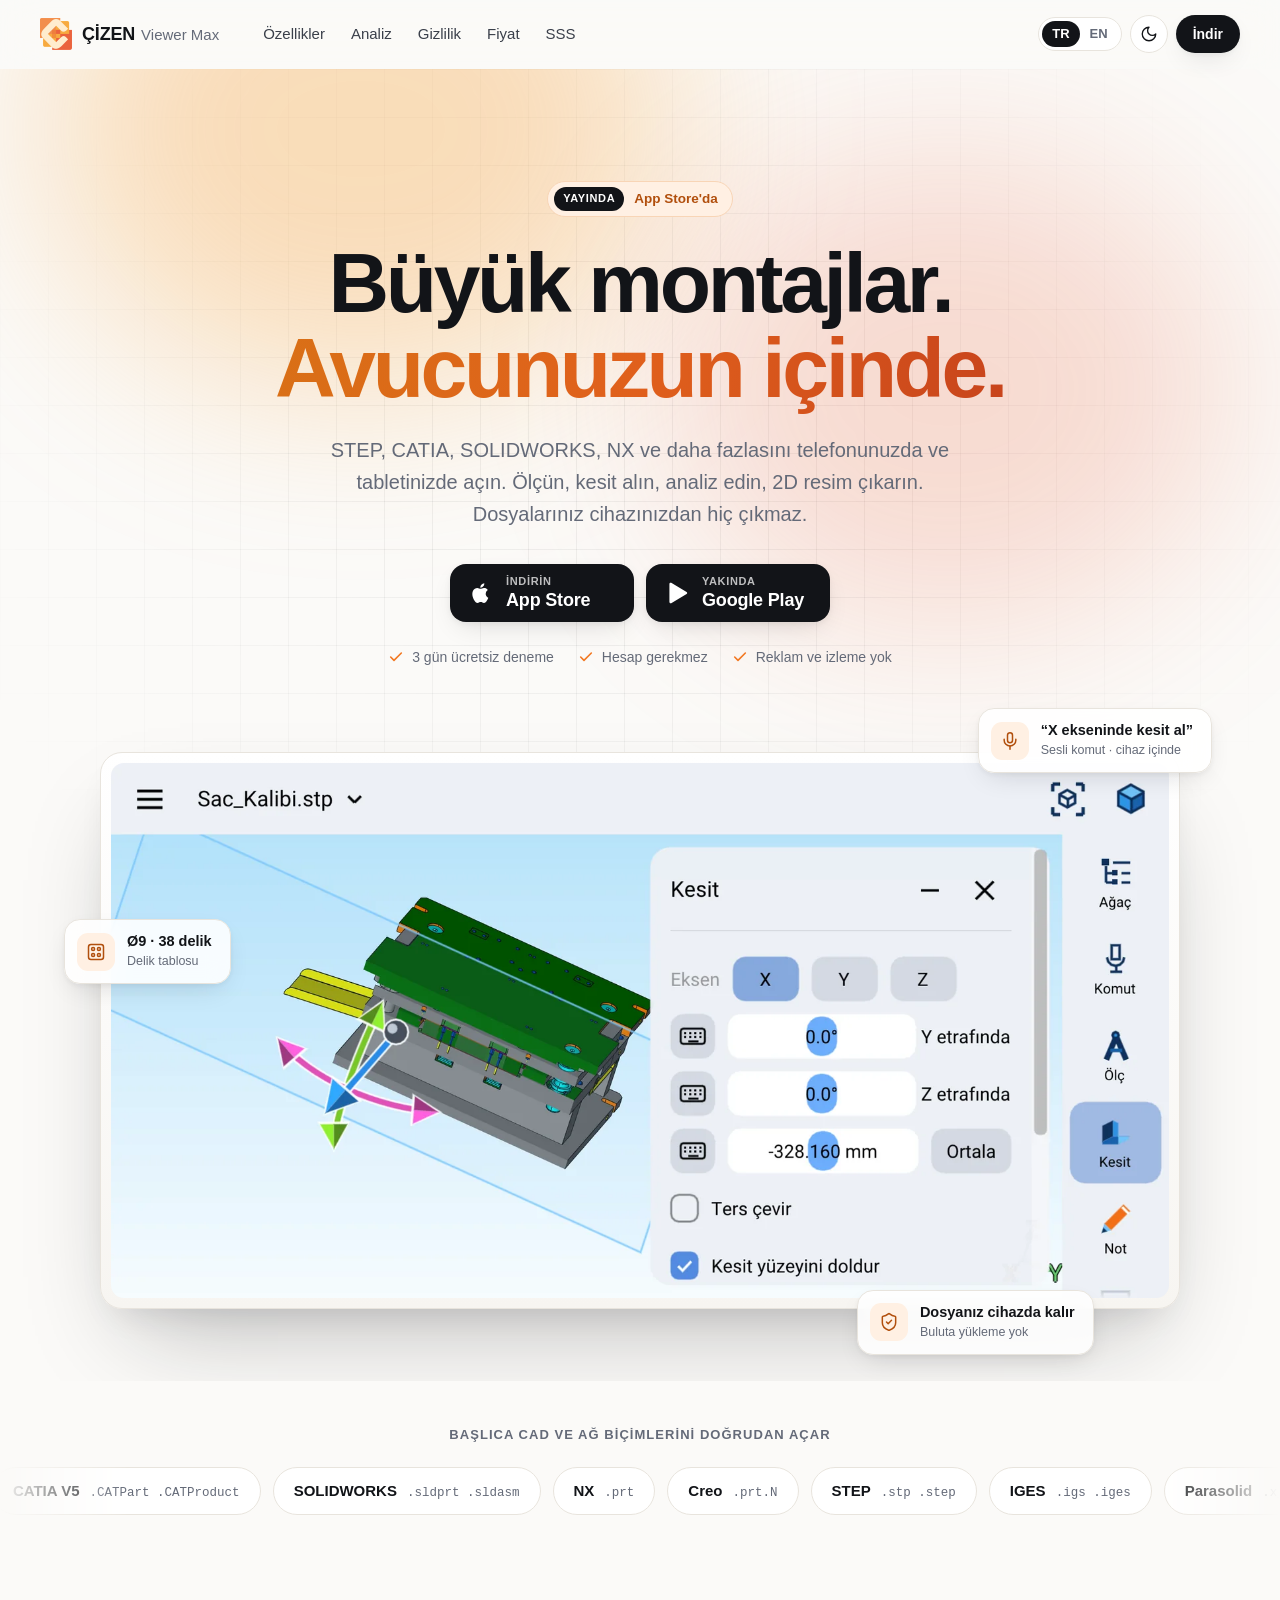
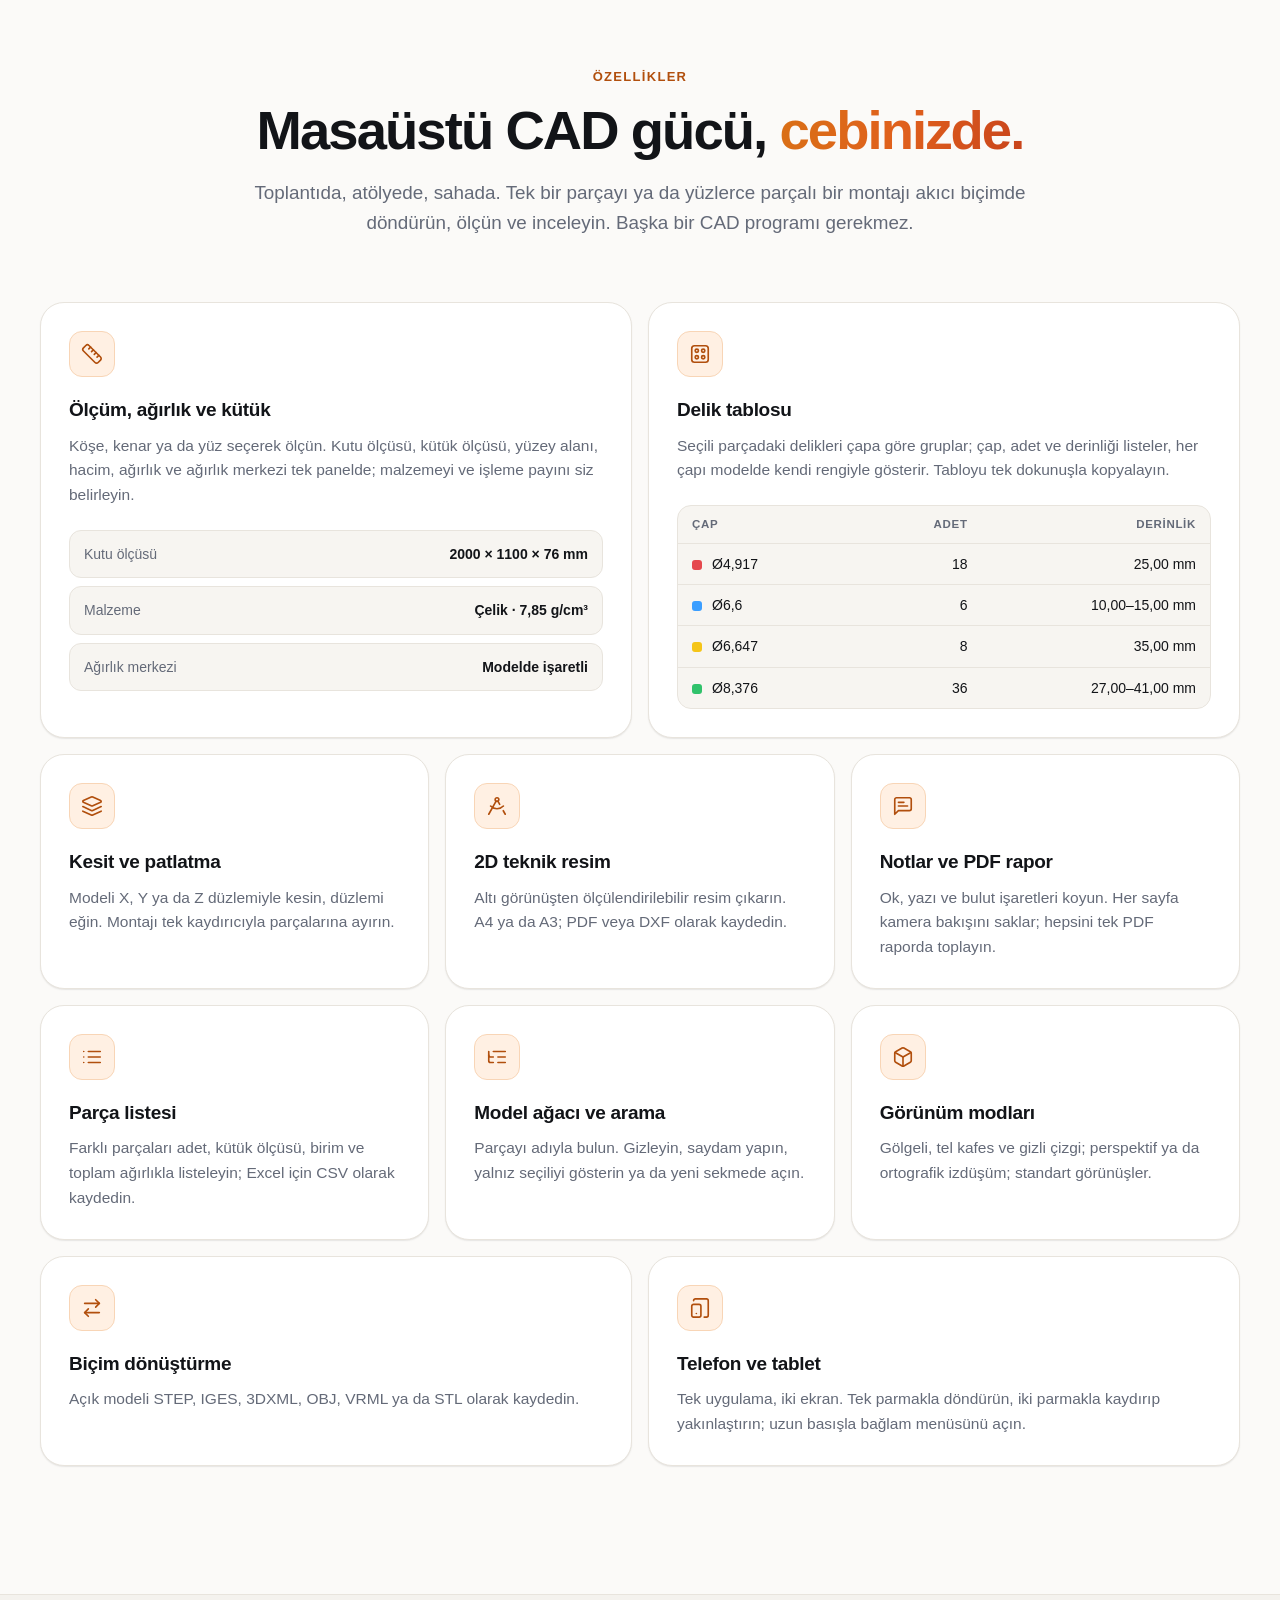
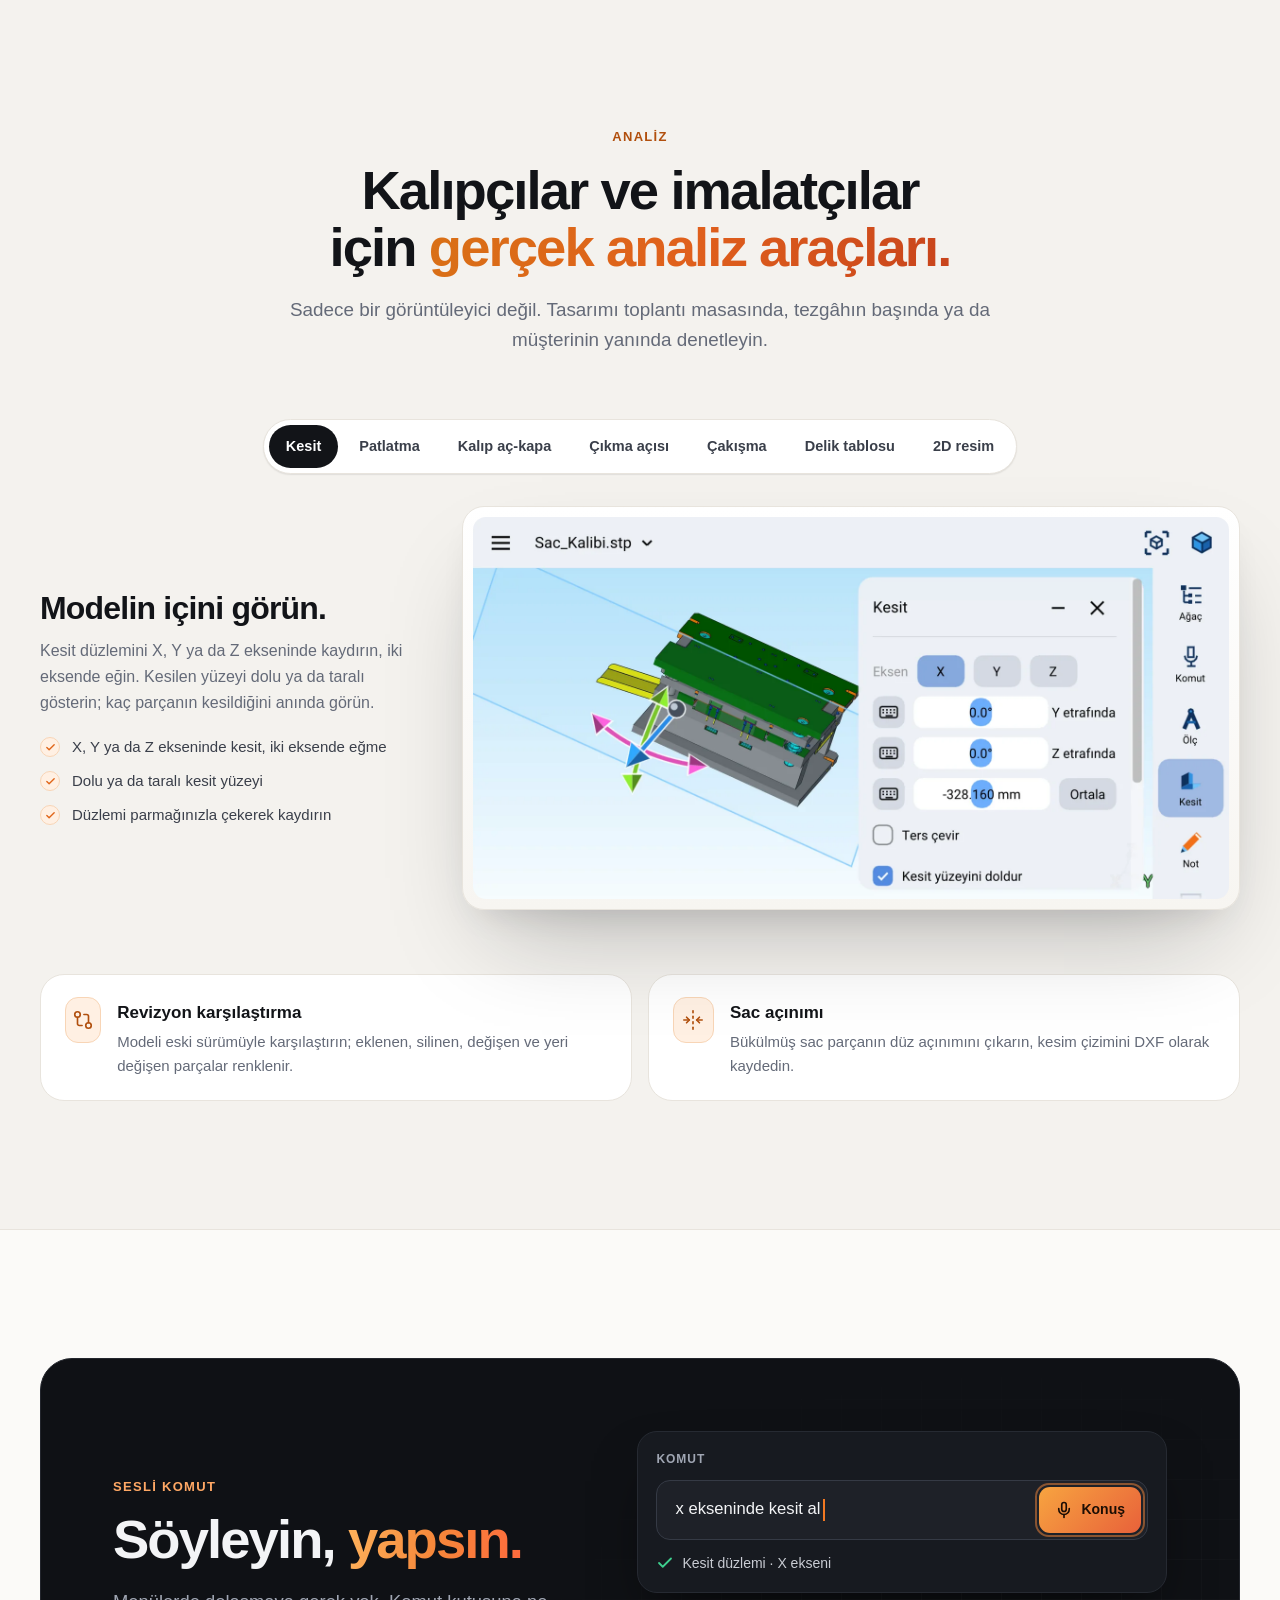
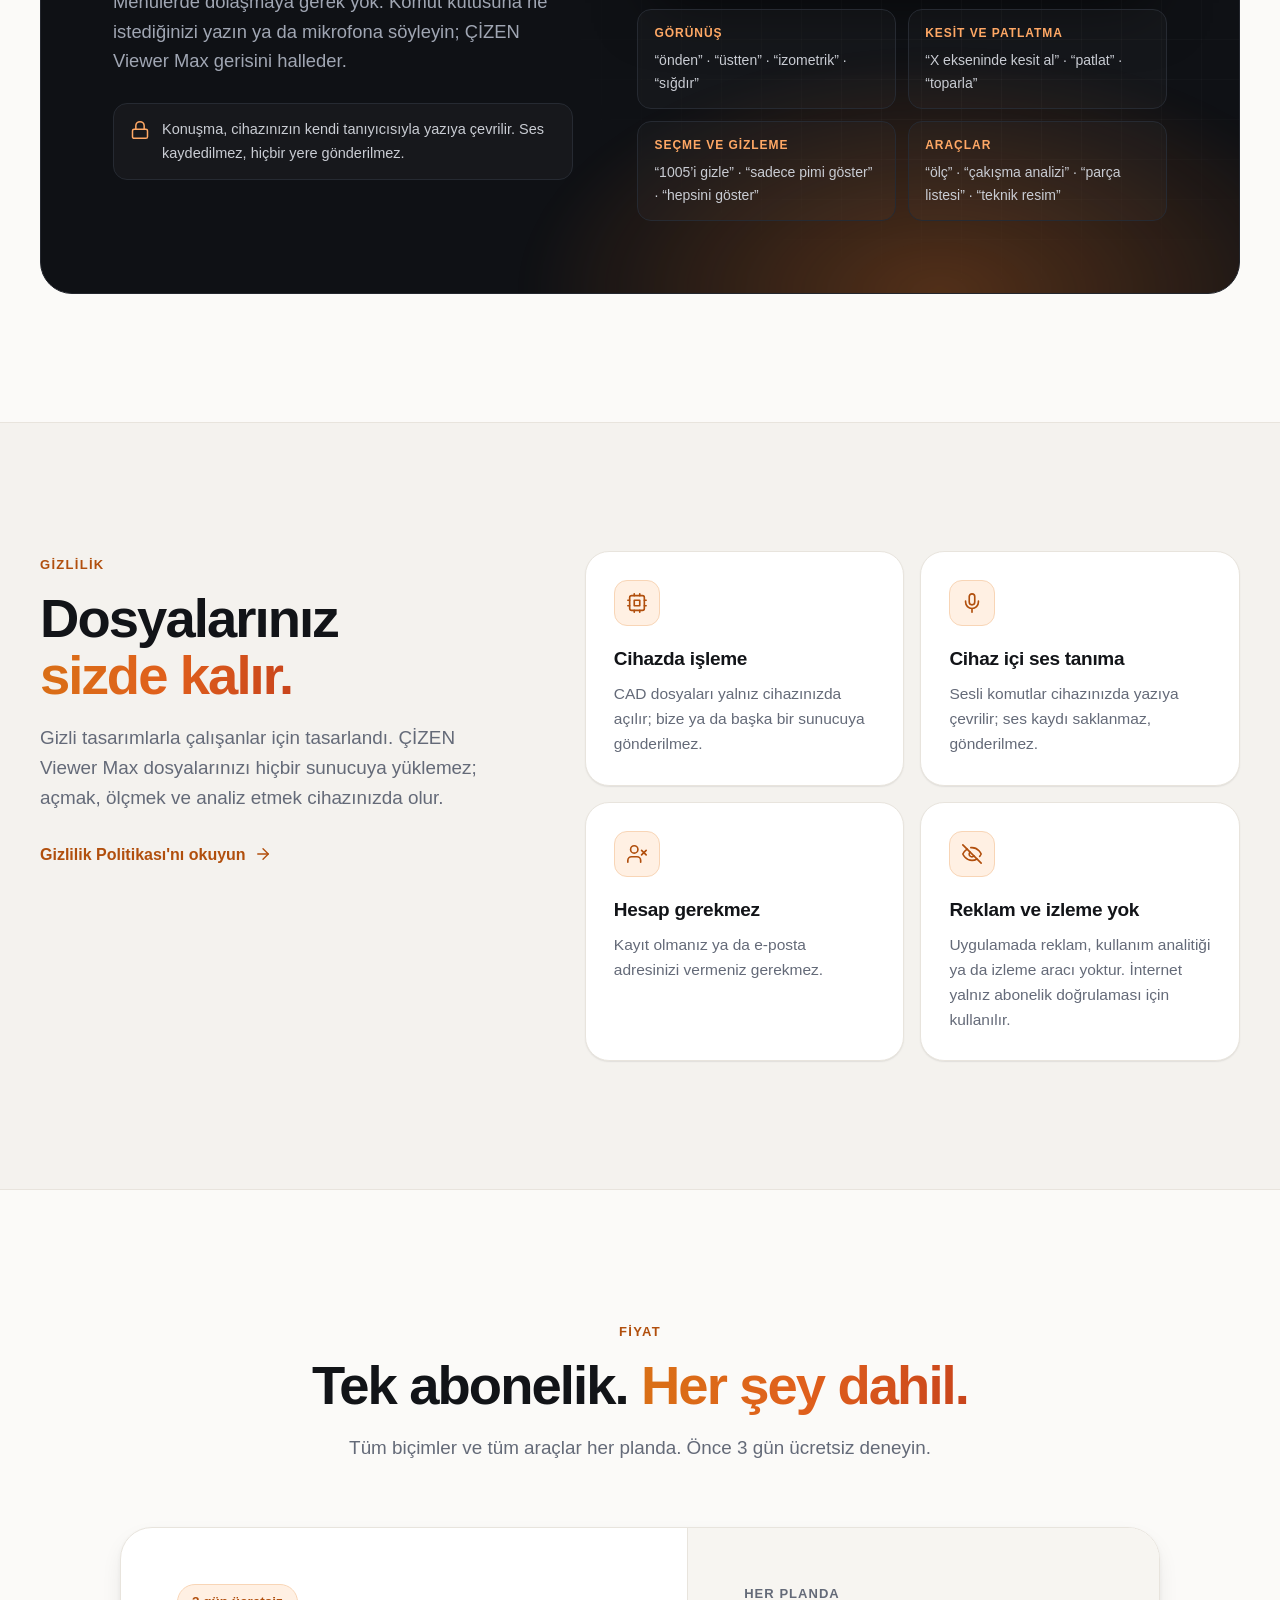
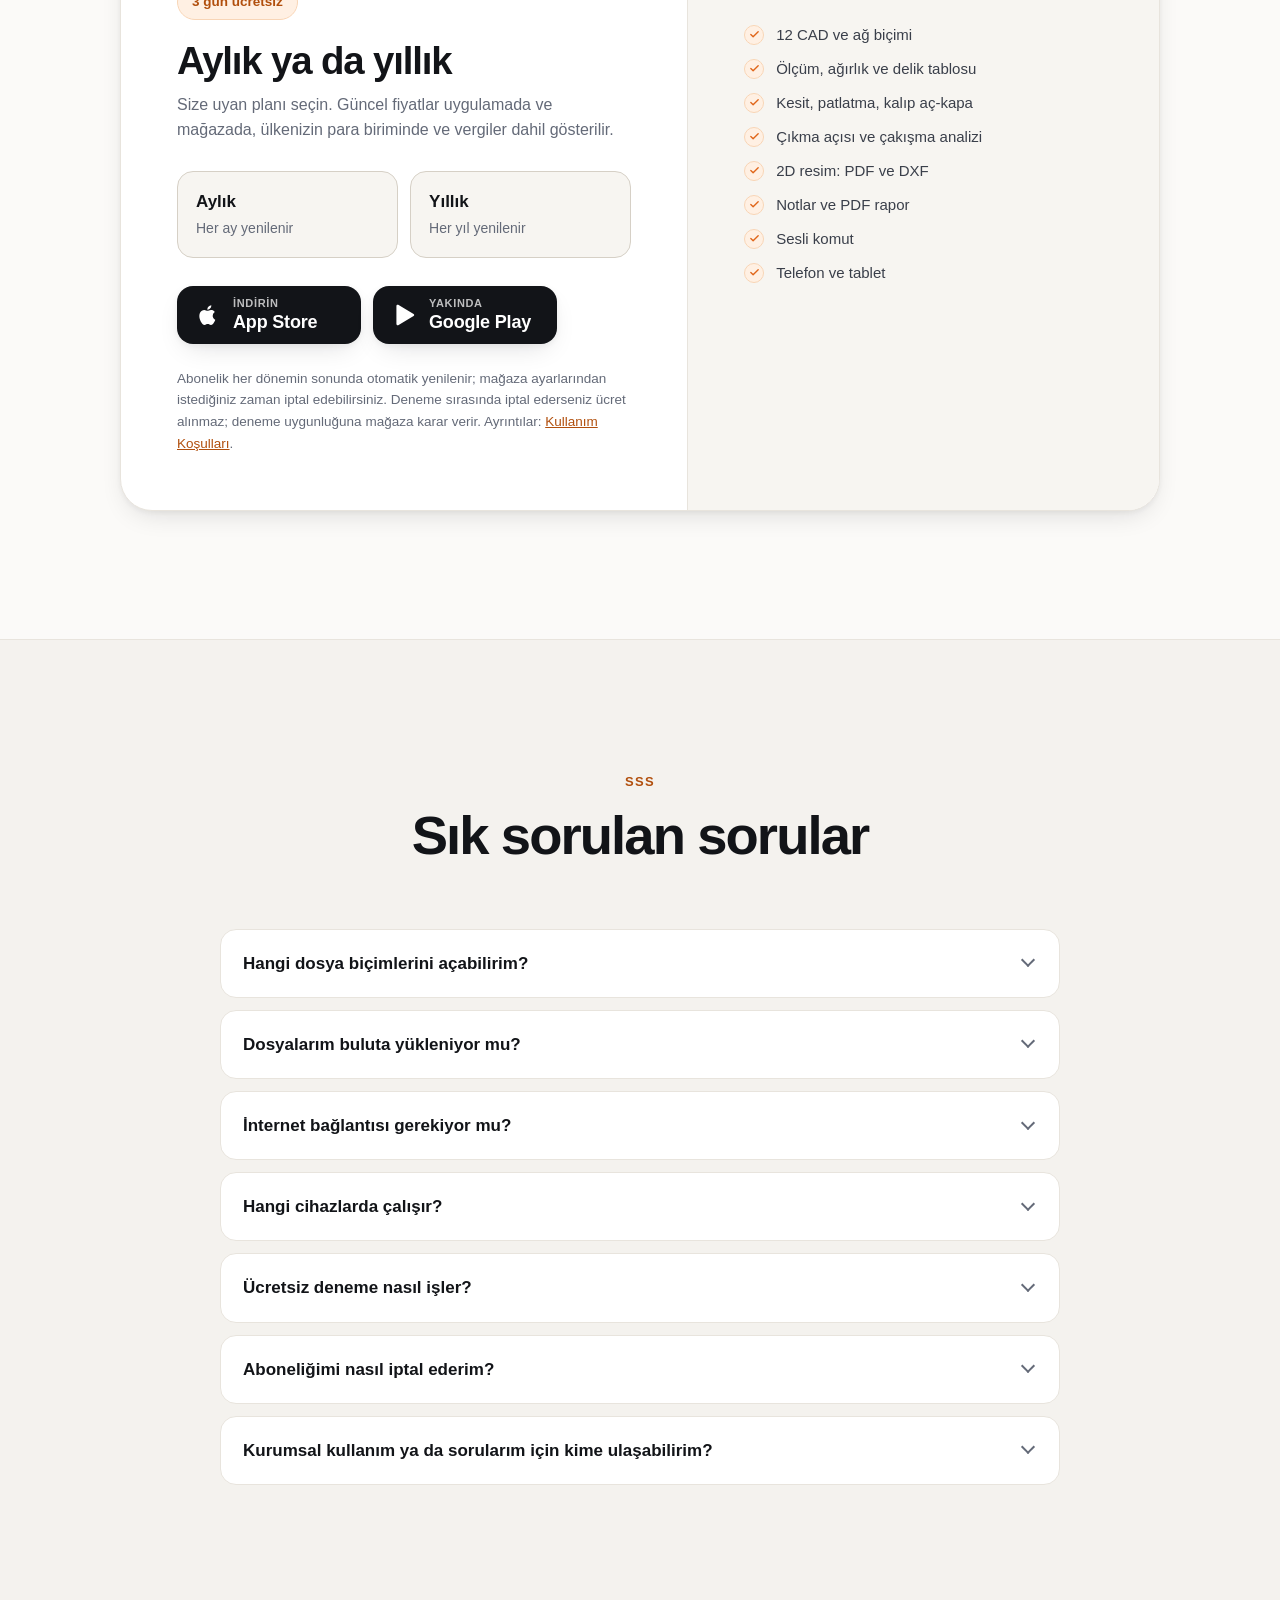
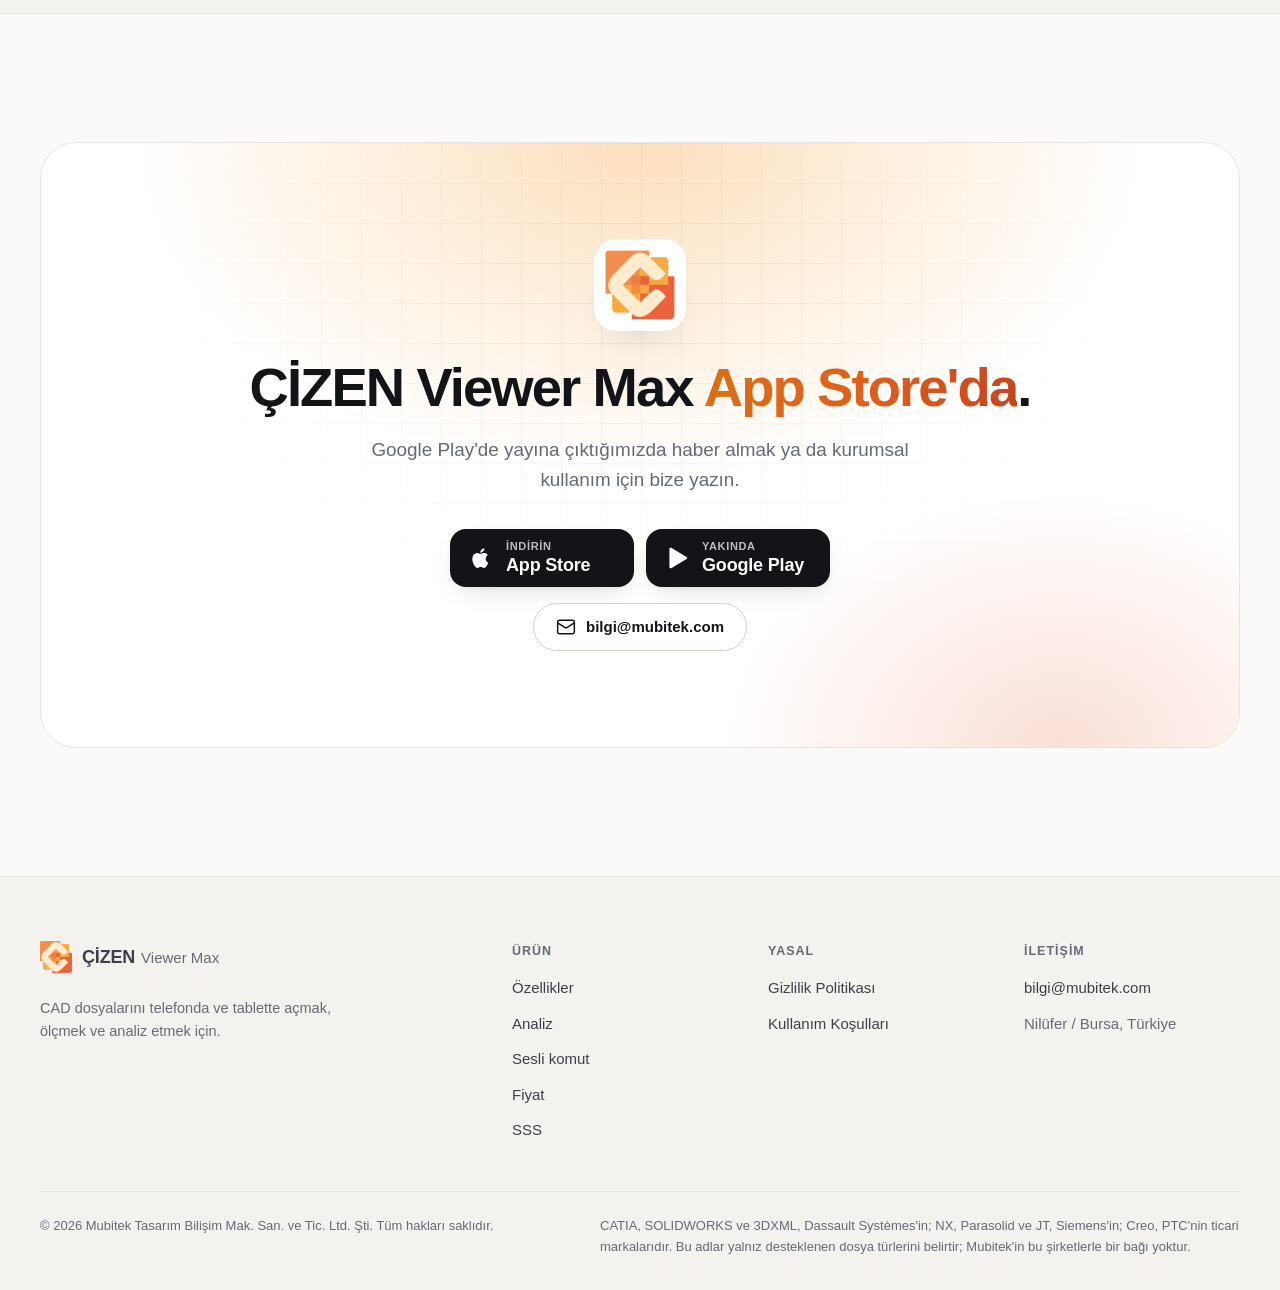
==== commit 959091e1: "feat: link the App Store listing ÇİZEN Viewer Max is live on the App Store. Point the iOS store butt" ====
--- a/index.html
+++ b/index.html
@@ -24,9 +24,9 @@
 <link rel="icon" type="image/png" sizes="32x32" href="assets/img/favicon-32.png">
 <link rel="icon" type="image/png" sizes="64x64" href="assets/img/favicon-64.png">
 <link rel="apple-touch-icon" href="assets/img/apple-touch-icon.png">
-<link rel="stylesheet" href="assets/style.css?v=20261118-1">
+<link rel="stylesheet" href="assets/style.css?v=20261125-1">
 <script>(function(){var d=document.documentElement,t;d.classList.add('js');try{t=localStorage.getItem('cizen-theme')}catch(e){}if(t!=='light'&&t!=='dark'){t=window.matchMedia&&matchMedia('(prefers-color-scheme: dark)').matches?'dark':'light'}d.setAttribute('data-theme',t)})();</script>
-<script src="assets/site.js?v=20261118-1" defer></script>
+<script src="assets/site.js?v=20261125-1" defer></script>
 <script type="application/ld+json">{"@context": "https://schema.org", "@type": "SoftwareApplication", "name": "ÇİZEN Viewer Max", "operatingSystem": "iOS, iPadOS, Android", "applicationCategory": "DesignApplication", "description": "STEP, CATIA, SOLIDWORKS, NX, Creo ve daha fazlasını iPhone, iPad ve Android'de açın. Ölçün, kesit alın, analiz edin, 2D resim çıkarın. Dosyalarınız cihazınızdan çıkmaz.", "inLanguage": "tr", "url": "https://evoksoftwareorganization.github.io/cizenviewer-max-web/", "image": "https://evoksoftwareorganization.github.io/cizenviewer-max-web/assets/img/og-image.jpg", "publisher": {"@type": "Organization", "name": "Mubitek Tasarım Bilişim Mak. San. ve Tic. Ltd. Şti.", "email": "bilgi@mubitek.com"}}</script>
 </head>
 <body>
@@ -58,7 +58,7 @@
     <div class="hero-bg" aria-hidden="true"><div class="grid-bg"></div><div class="glow g1"></div><div class="glow g2"></div></div>
     <div class="container">
       <div class="hero-copy">
-        <span class="eyebrow"><b>Yakında</b>iOS ve Android için</span>
+        <span class="eyebrow"><b>Yayında</b>App Store'da</span>
         <h1>Büyük montajlar.<br><span class="grad">Avucunuzun içinde.</span></h1>
         <p class="lead">STEP, CATIA, SOLIDWORKS, NX ve daha fazlasını telefonunuzda ve tabletinizde açın. Ölçün, kesit alın, analiz edin, 2D resim çıkarın. Dosyalarınız cihazınızdan hiç çıkmaz.</p>
         <div class="store-row">
@@ -255,8 +255,8 @@
     <div class="container">
       <div class="cta reveal">
         <img class="app-icon" src="assets/img/app-icon.png" width="92" height="92" alt="">
-        <h2>ÇİZEN Viewer Max <span class="grad">yakında</span> mağazalarda.</h2>
-        <p>App Store ve Google Play'de yayına çıktığımızda haber almak ya da kurumsal kullanım için bize yazın.</p>
+        <h2>ÇİZEN Viewer Max <span class="grad">App Store'da</span>.</h2>
+        <p>Google Play'de yayına çıktığımızda haber almak ya da kurumsal kullanım için bize yazın.</p>
         <div class="store-row">
           <a class="store" data-store="ios"><svg viewBox="0 0 24 24" aria-hidden="true"><path d="M16.37 12.62c-.02-2.3 1.88-3.4 1.96-3.46-1.07-1.56-2.73-1.78-3.32-1.8-1.41-.14-2.76.83-3.48.83-.72 0-1.82-.81-3-.79-1.54.02-2.96.9-3.76 2.28-1.6 2.78-.41 6.9 1.15 9.16.76 1.1 1.67 2.34 2.86 2.3 1.15-.05 1.58-.74 2.97-.74 1.38 0 1.77.74 2.98.72 1.23-.02 2.01-1.12 2.76-2.23.87-1.28 1.23-2.52 1.25-2.58-.03-.01-2.4-.92-2.42-3.66zM14.1 5.86c.63-.77 1.06-1.83.94-2.89-.91.04-2.01.61-2.66 1.37-.58.67-1.1 1.76-.96 2.8 1.01.08 2.05-.51 2.68-1.28z"/></svg><span class="store-text"><small><span class="s-soon">Yakında</span><span class="s-live">İndirin</span></small><strong>App Store</strong></span></a>
           <a class="store" data-store="android"><svg viewBox="0 0 24 24" aria-hidden="true"><path d="M5 3.6v16.8a1.1 1.1 0 0 0 1.66.95l14.2-8.4a1.1 1.1 0 0 0 0-1.9L6.66 2.65A1.1 1.1 0 0 0 5 3.6Z"/></svg><span class="store-text"><small><span class="s-soon">Yakında</span><span class="s-live">İndirin</span></small><strong>Google Play</strong></span></a>
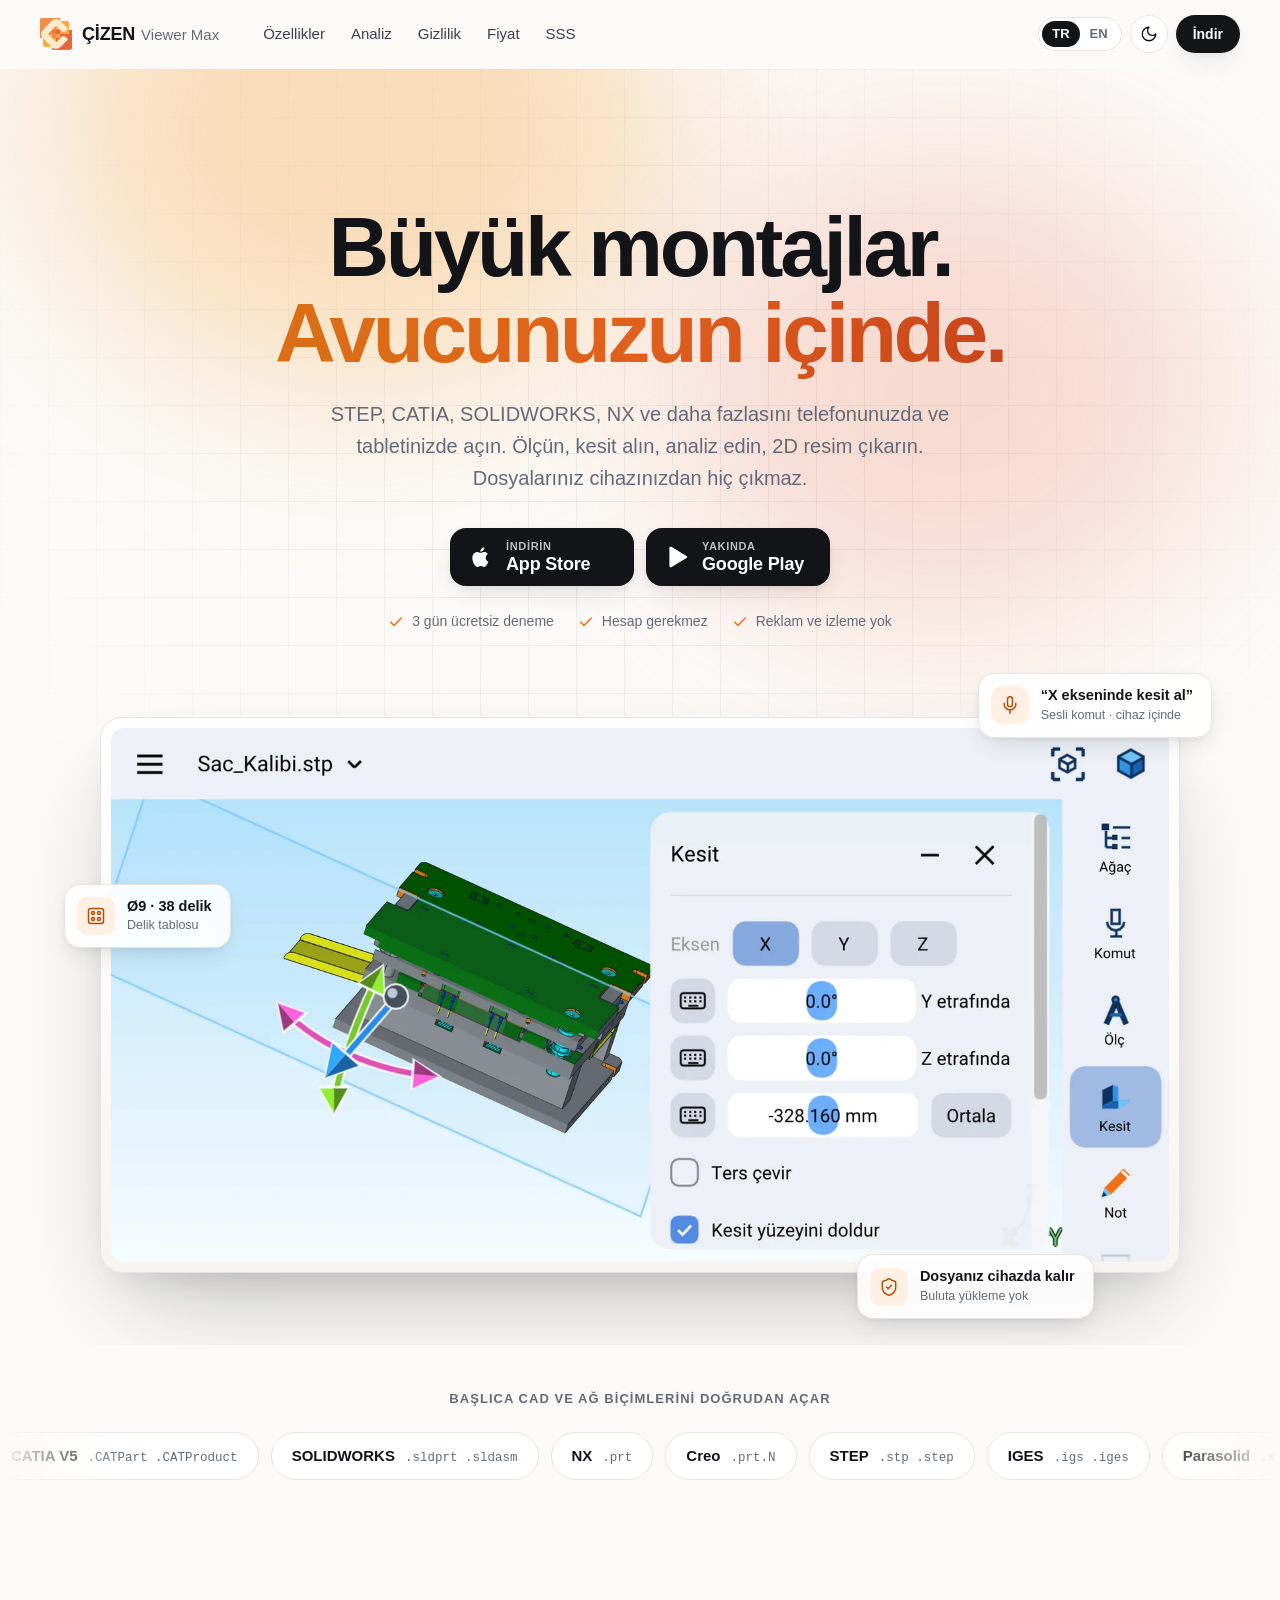
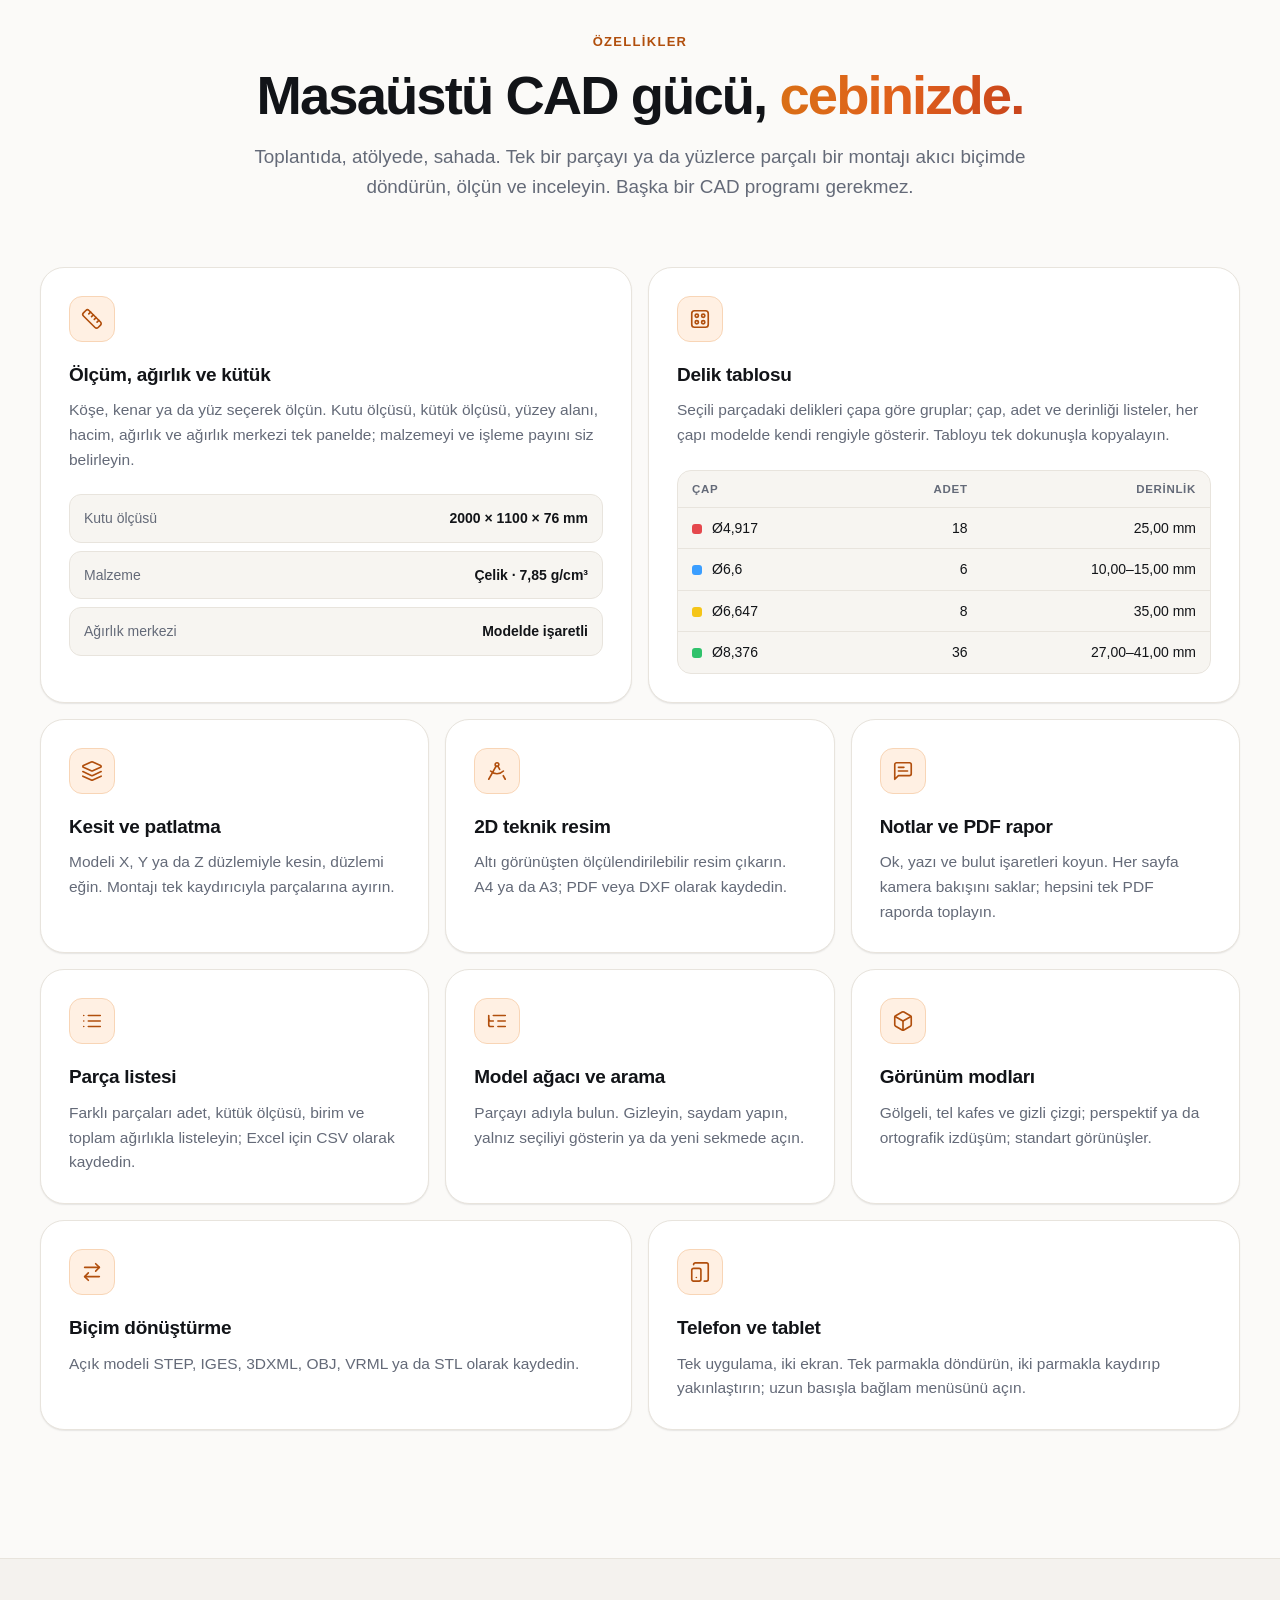
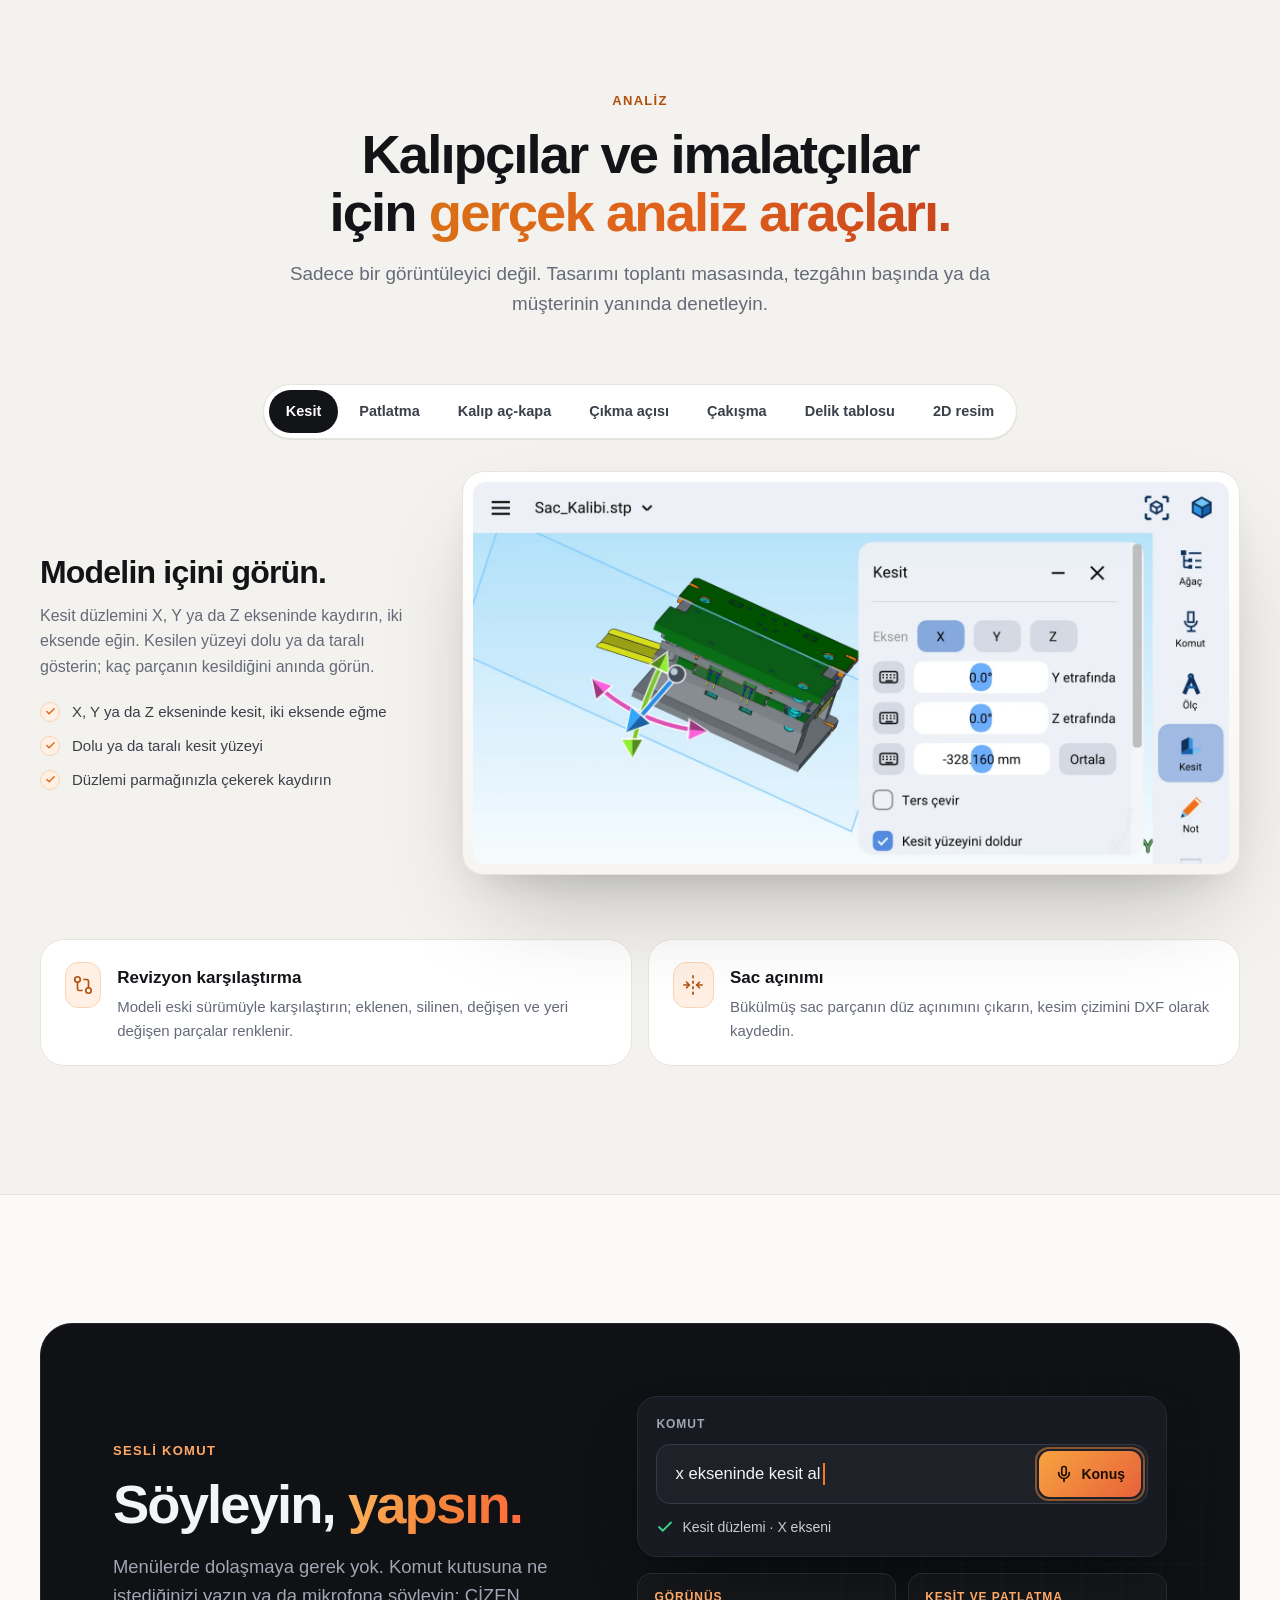
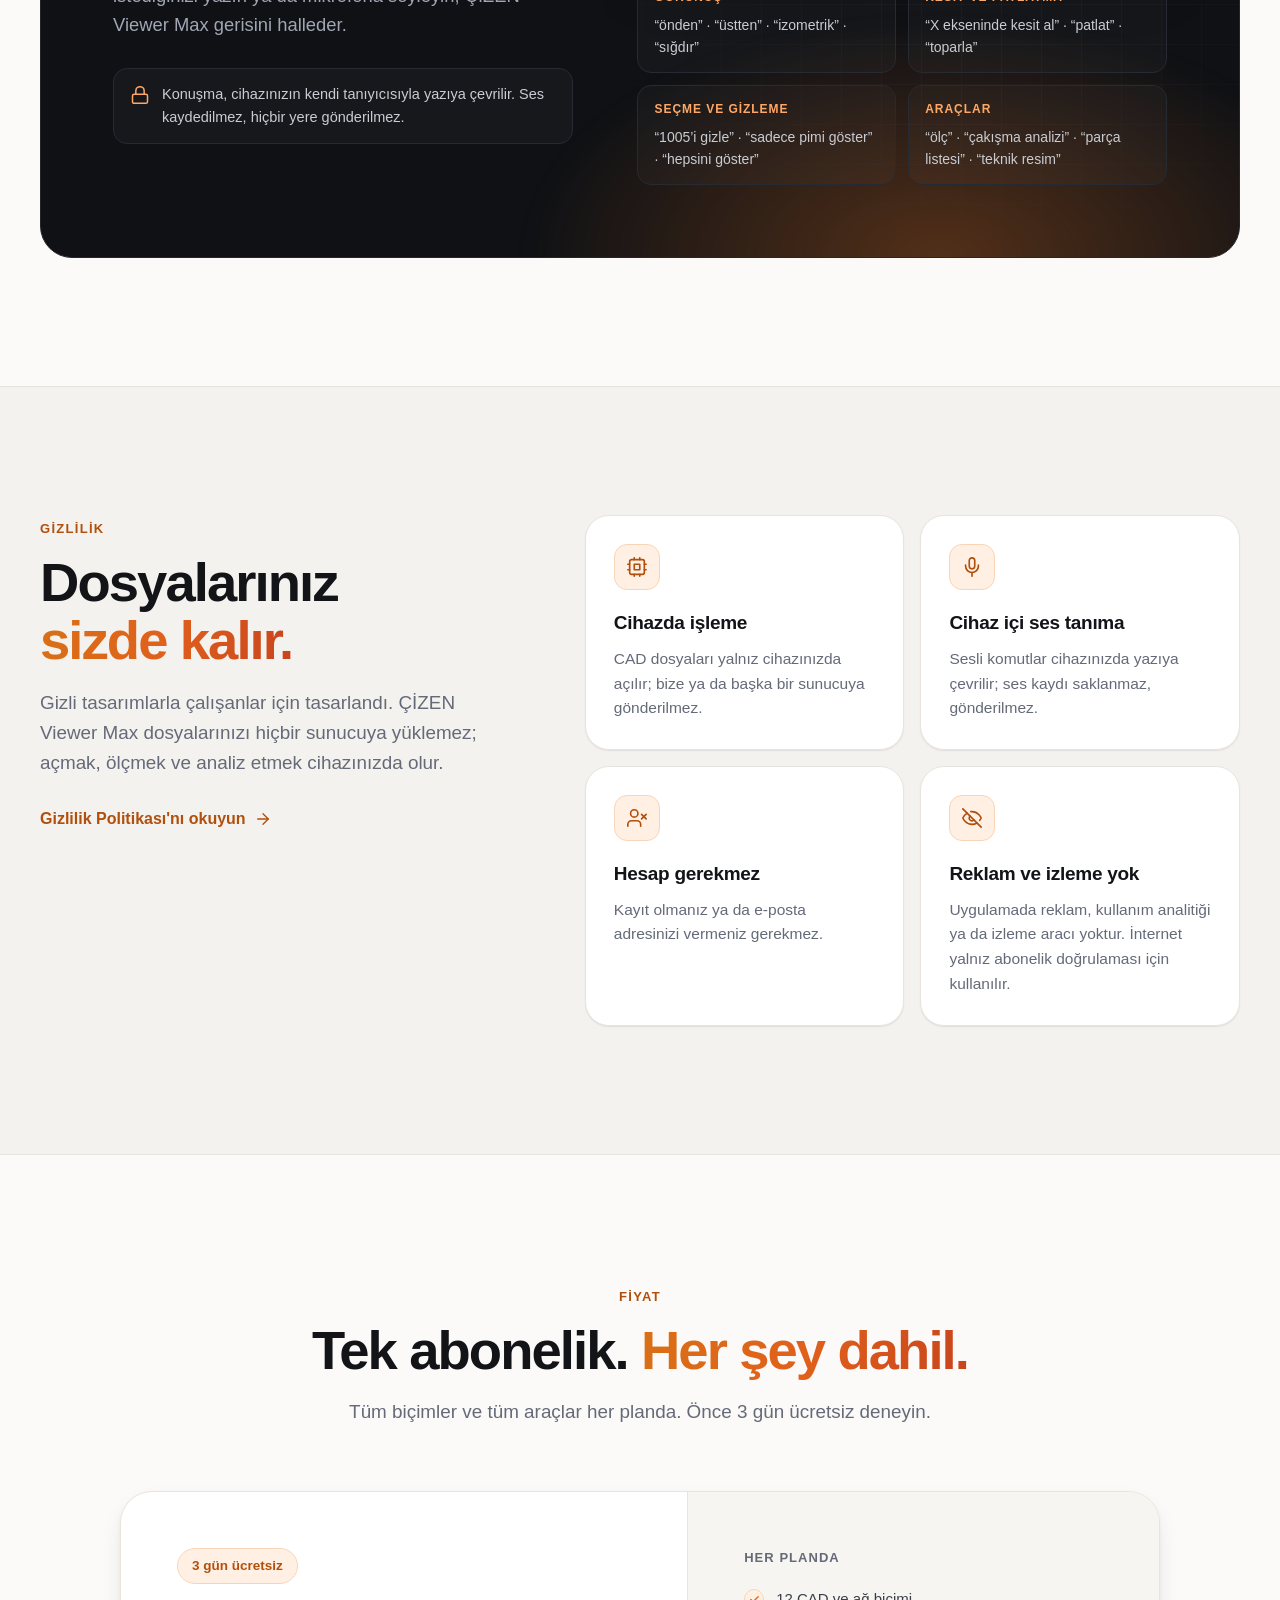
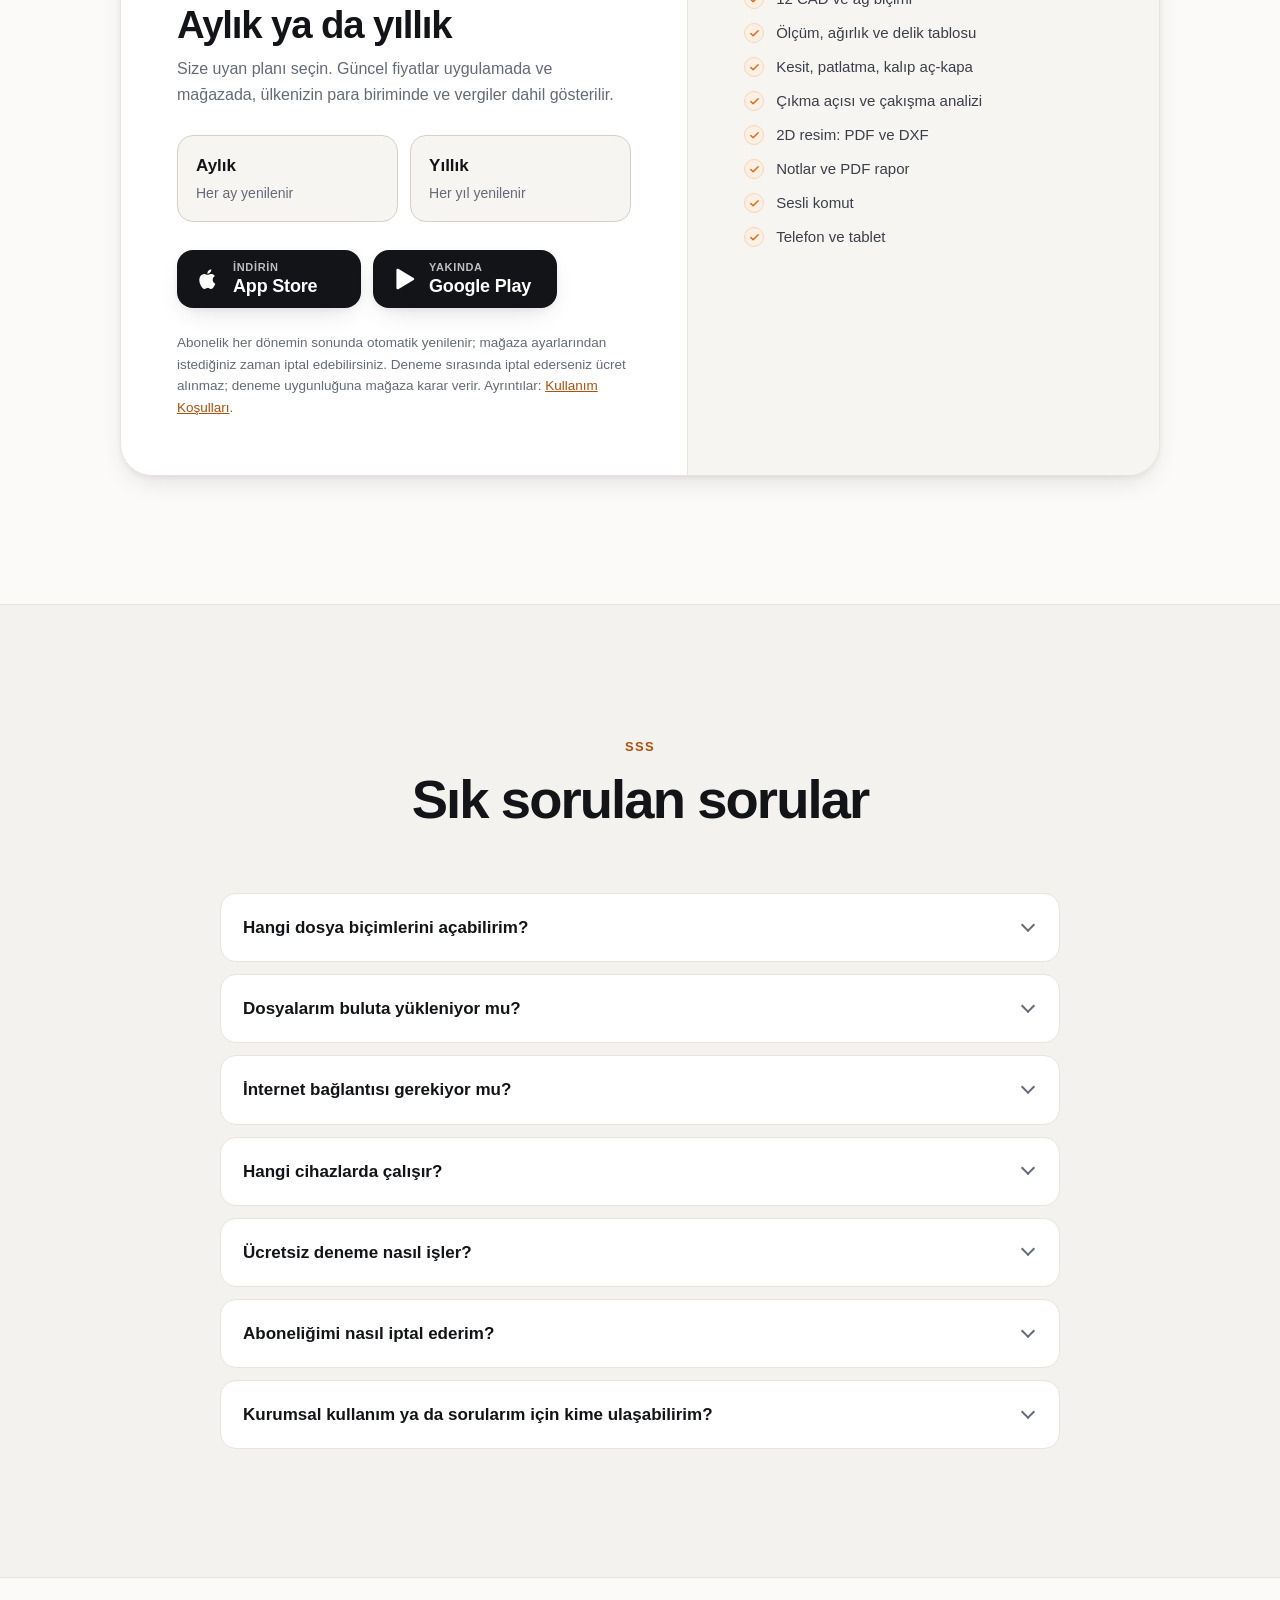
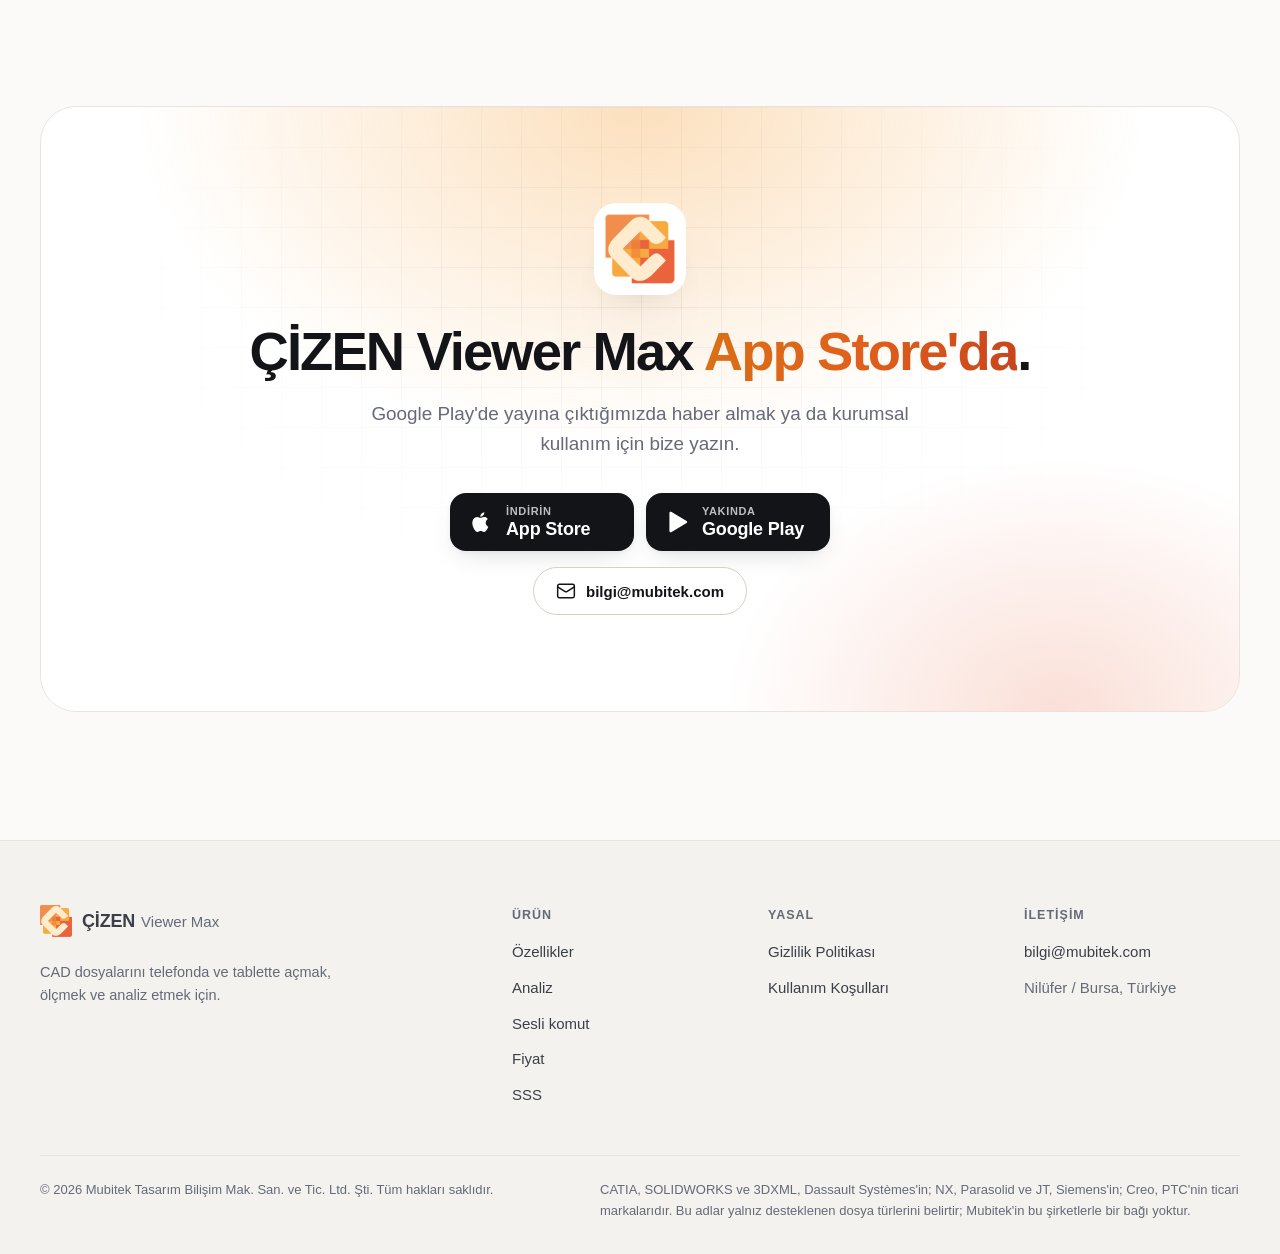
==== commit 77dbe9ac: "feat: remove the hero availability badge Drop the "Yayında · App Store'da" badge above the hero head" ====
--- a/index.html
+++ b/index.html
@@ -58,7 +58,6 @@
     <div class="hero-bg" aria-hidden="true"><div class="grid-bg"></div><div class="glow g1"></div><div class="glow g2"></div></div>
     <div class="container">
       <div class="hero-copy">
-        <span class="eyebrow"><b>Yayında</b>App Store'da</span>
         <h1>Büyük montajlar.<br><span class="grad">Avucunuzun içinde.</span></h1>
         <p class="lead">STEP, CATIA, SOLIDWORKS, NX ve daha fazlasını telefonunuzda ve tabletinizde açın. Ölçün, kesit alın, analiz edin, 2D resim çıkarın. Dosyalarınız cihazınızdan hiç çıkmaz.</p>
         <div class="store-row">
